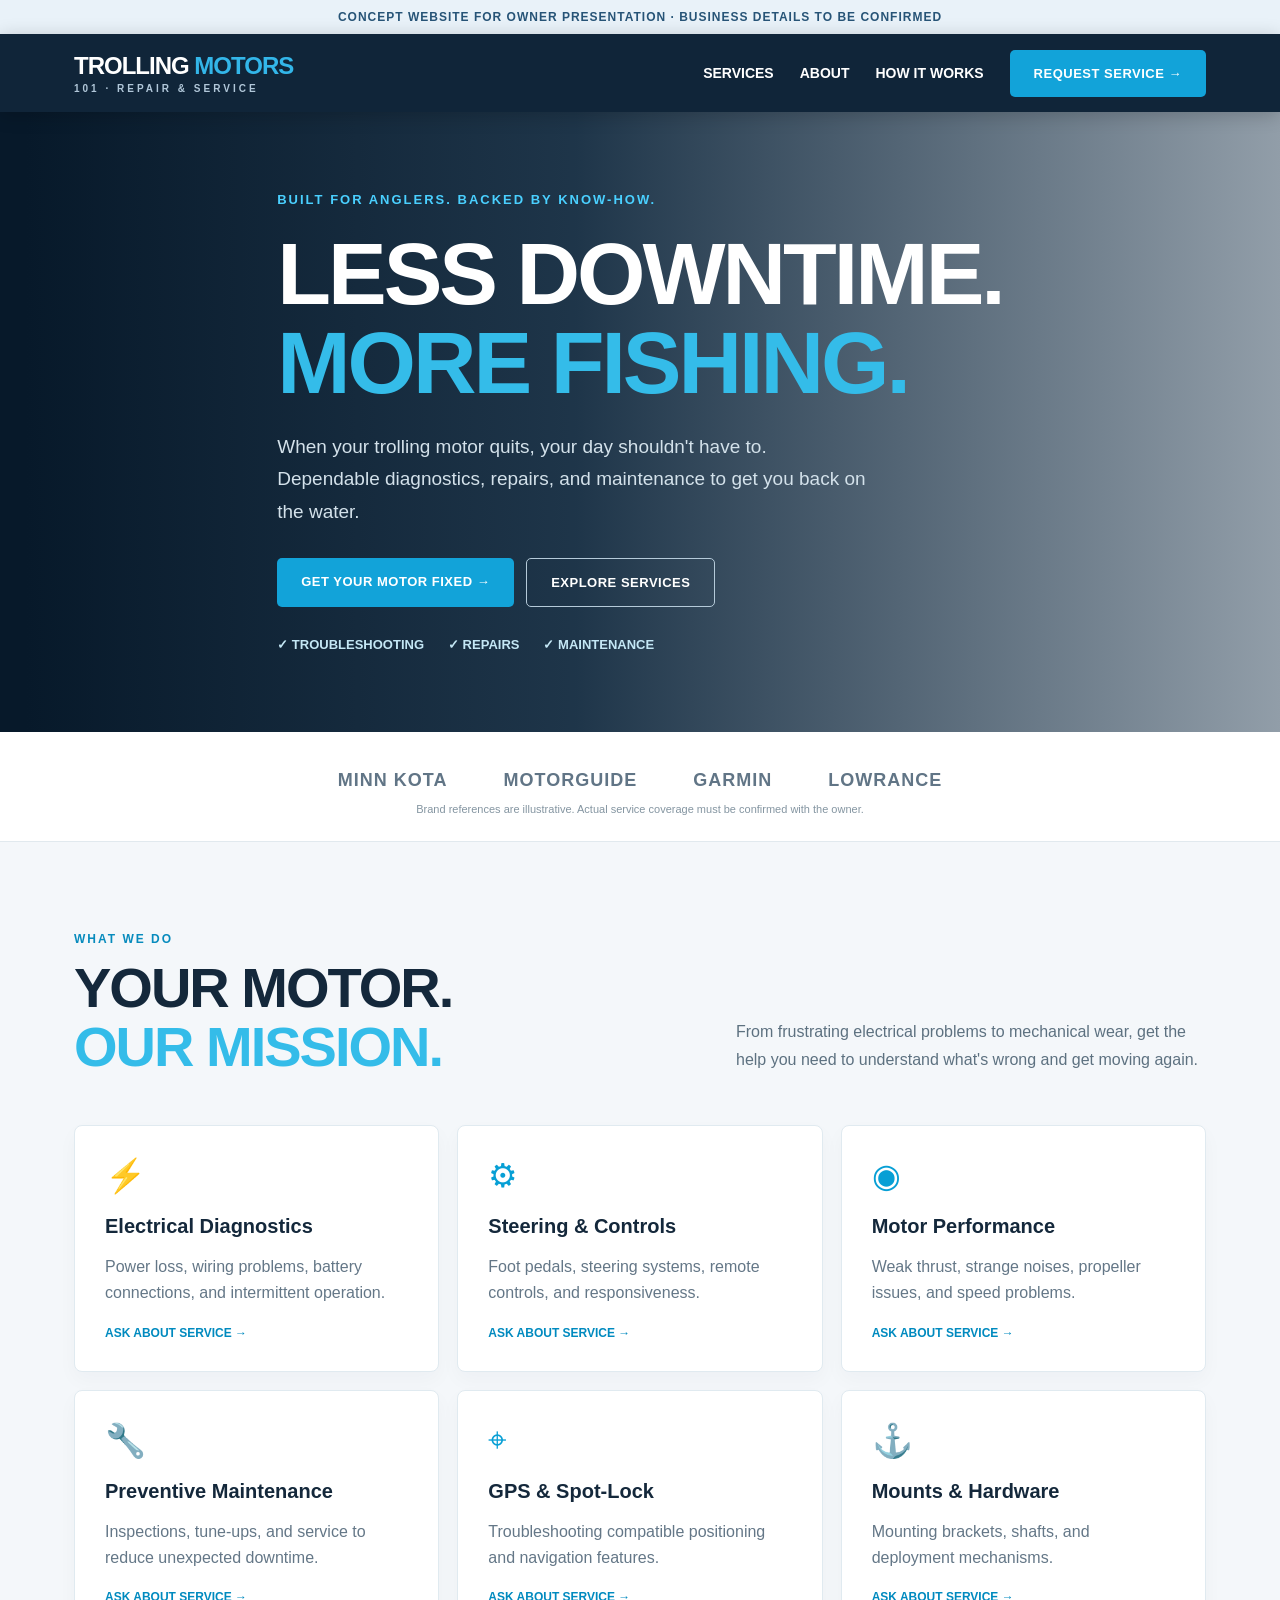
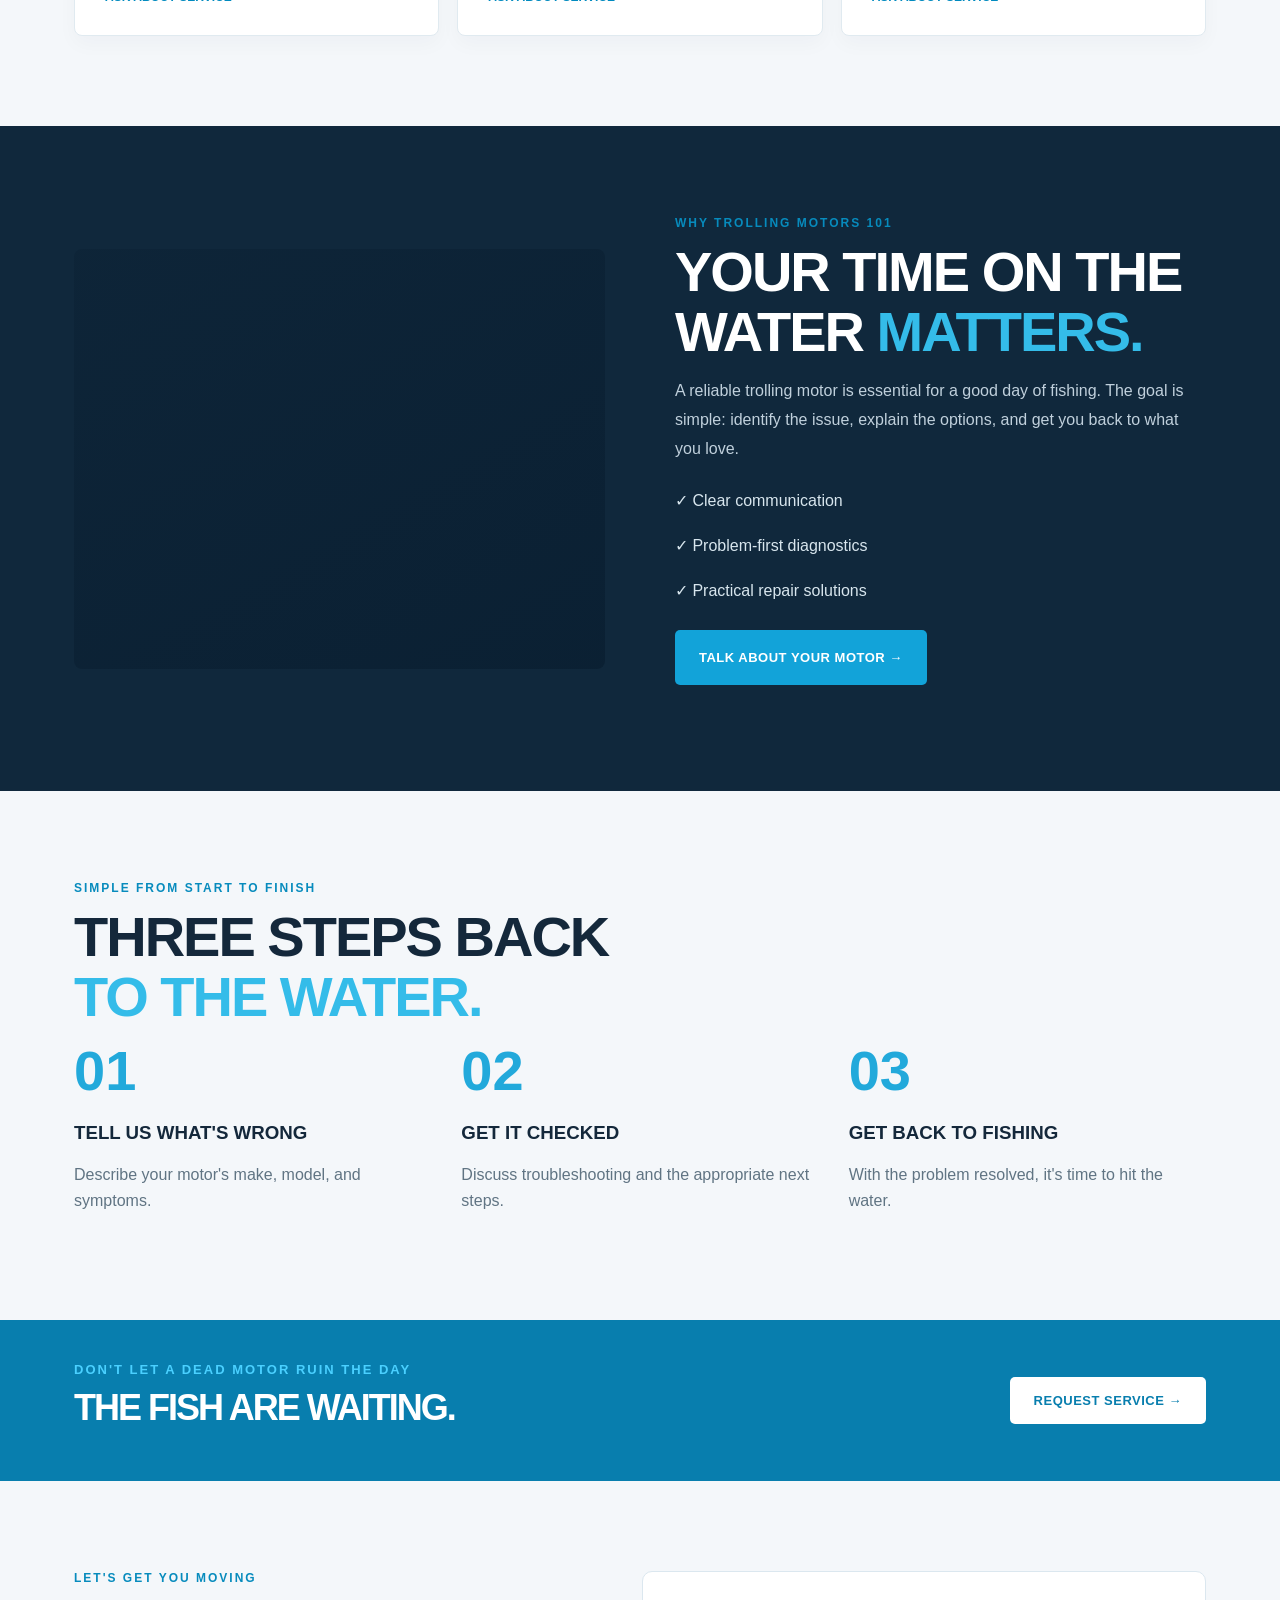
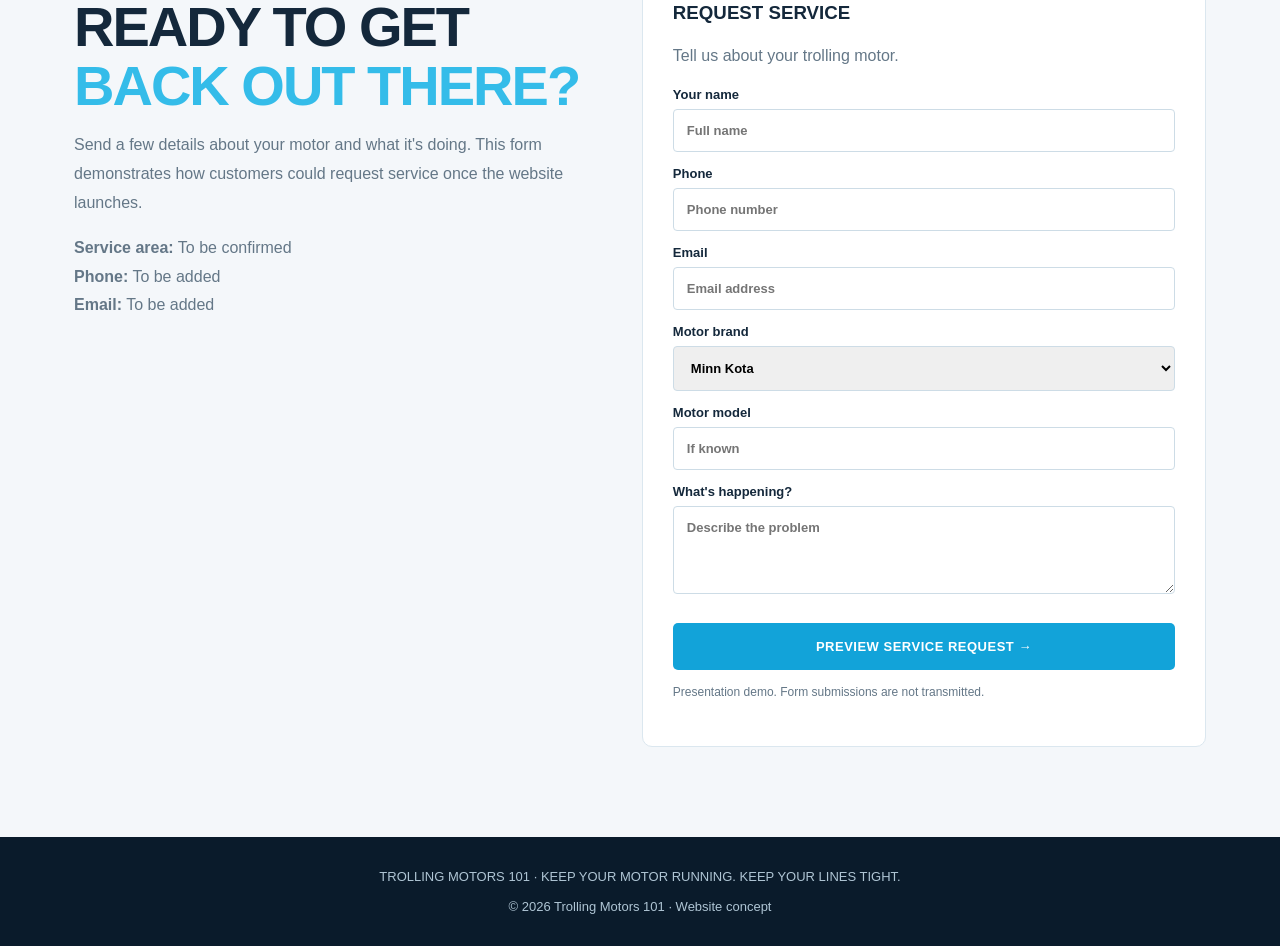
==== index.html @ 272c9e15 "Add responsive Trolling Motors 101 owner demo website" ====
<!doctype html><html lang="en"><head><meta charset="utf-8"><meta name="viewport" content="width=device-width,initial-scale=1"><title>Trolling Motors 101 | Repair & Service</title><meta name="description" content="Trolling Motors 101 — trolling motor diagnostics, repair, and maintenance. Website concept for owner presentation."><style>*{box-sizing:border-box}html{scroll-behavior:smooth}body{margin:0;font-family:Arial,Helvetica,sans-serif;background:#f4f7fa;color:#14283b}a{text-decoration:none;color:inherit}.wrap{max-width:1180px;margin:auto;padding:0 24px}.notice{background:#e9f2f9;color:#275477;text-align:center;padding:10px;font-size:12px;font-weight:700;letter-spacing:1px}header{background:#102539;color:#fff;position:sticky;top:0;z-index:3;box-shadow:0 3px 18px #0003}nav{display:flex;align-items:center;justify-content:space-between;min-height:78px;gap:24px}.logo{font-size:24px;font-weight:900;letter-spacing:-1px}.logo span{color:#33b6e9}.logo small{display:block;font-size:10px;letter-spacing:3px;color:#b1c7d9;margin-top:3px}.navlinks{display:flex;gap:26px;align-items:center;font-size:14px;font-weight:700}.button{display:inline-block;background:#12a3d9;color:white;padding:16px 24px;border-radius:5px;font-weight:800;font-size:13px;letter-spacing:.5px;border:0;cursor:pointer}.button:hover{background:#0787b7}.outline{background:transparent;border:1px solid #b5cad9}.hero{min-height:620px;background:linear-gradient(90deg,#07192a 2%,#092238e8 45%,#0922386b),url('https://images.unsplash.com/photo-1500534623283-312aade485b7?auto=format&fit=crop&w=1800&q=85') center/cover;display:flex;align-items:center;color:white}.eyebrow{font-size:13px;font-weight:900;letter-spacing:2px;color:#4ad0ff}.hero h1{font-size:clamp(48px,7vw,88px);line-height:1.01;letter-spacing:-3px;margin:23px 0}.hero h1 em,h2 em{color:#34bce9;font-style:normal}.hero p{max-width:590px;font-size:19px;line-height:1.7;color:#d3e1ea}.actions{display:flex;gap:12px;flex-wrap:wrap;margin:30px 0}.ticks{display:flex;gap:24px;flex-wrap:wrap;color:#c4e7f5;font-weight:700;font-size:13px}.brands{background:#fff;padding:26px 0;border-bottom:1px solid #e1e9ee;text-align:center}.brands strong{display:inline-block;margin:12px 28px;color:#617586;font-size:18px;letter-spacing:1px}.brands small{display:block;color:#8495a1;font-size:11px}.section{padding:90px 0}.intro{display:flex;justify-content:space-between;gap:35px;align-items:end;margin-bottom:36px}.intro p{max-width:470px;color:#5d7180;line-height:1.7}h2{font-size:clamp(34px,4.4vw,56px);line-height:1.06;letter-spacing:-2px;margin:12px 0}.kicker{font-size:12px;letter-spacing:2px;color:#078bbd;font-weight:900}.grid{display:grid;grid-template-columns:repeat(3,1fr);gap:18px}.tile{background:white;border:1px solid #e0eaf0;padding:30px;border-radius:8px;box-shadow:0 8px 20px #10253908}.tile .icon{font-size:33px;color:#079fd5}.tile h3{font-size:20px;margin:20px 0 10px}.tile p{color:#647787;line-height:1.65}.tile a{color:#008abf;font-weight:900;font-size:12px}.dark{background:#10283c;color:white}.dark p{color:#c0d0dc;line-height:1.8}.split{display:grid;grid-template-columns:1fr 1fr;gap:70px;align-items:center}.photo{min-height:420px;border-radius:8px;background:linear-gradient(150deg,#071b2d44,#071b2d99),url('https://images.unsplash.com/photo-1501785888041-af3ef285b470?auto=format&fit=crop&w=1200&q=85') center/cover}.points{line-height:2.8;color:#d8e6ee}.steps{display:grid;grid-template-columns:repeat(3,1fr);gap:30px}.step b{font-size:56px;color:#22a9db}.step p{color:#607483;line-height:1.6}.band{background:#087eae;color:white;padding:42px 0}.band .wrap{display:flex;justify-content:space-between;align-items:center;gap:25px}.band h2{font-size:36px}.band .button{background:white;color:#087eae}.contact{display:grid;grid-template-columns:1fr 1.1fr;gap:55px}.contact p{color:#647787;line-height:1.8}.form{background:white;padding:30px;border-radius:10px;border:1px solid #dbe7ef}.form h3{margin-top:0}label{display:block;font-weight:700;font-size:13px;margin:14px 0}input,select,textarea{width:100%;padding:13px;margin-top:7px;border:1px solid #cddce6;border-radius:4px;font:inherit}textarea{resize:vertical}.form .button{width:100%;margin-top:12px}.fine{font-size:12px;color:#738493}.success{display:none;color:#087e60;font-weight:700}footer{background:#0a1b2b;color:#afc5d4;padding:32px 0;text-align:center;font-size:13px}@media(max-width:760px){.navlinks{display:none}.hero{min-height:550px}.intro,.split,.contact{display:block}.grid,.steps{grid-template-columns:1fr}.photo{margin-bottom:30px}.band .wrap{display:block}.section{padding:58px 0}.hero h1{letter-spacing:-2px}.brands strong{margin:10px}}</style></head><body><div class="notice">CONCEPT WEBSITE FOR OWNER PRESENTATION · BUSINESS DETAILS TO BE CONFIRMED</div><header><nav class="wrap"><a href="#" class="logo">TROLLING <span>MOTORS</span><small>101 · REPAIR & SERVICE</small></a><div class="navlinks"><a href="#services">SERVICES</a><a href="#about">ABOUT</a><a href="#process">HOW IT WORKS</a><a href="#contact" class="button">REQUEST SERVICE →</a></div></nav></header><main><section class="hero"><div class="wrap"><div class="eyebrow">BUILT FOR ANGLERS. BACKED BY KNOW-HOW.</div><h1>LESS DOWNTIME.<br><em>MORE FISHING.</em></h1><p>When your trolling motor quits, your day shouldn't have to. Dependable diagnostics, repairs, and maintenance to get you back on the water.</p><div class="actions"><a href="#contact" class="button">GET YOUR MOTOR FIXED →</a><a href="#services" class="button outline">EXPLORE SERVICES</a></div><div class="ticks"><span>✓ TROUBLESHOOTING</span><span>✓ REPAIRS</span><span>✓ MAINTENANCE</span></div></div></section><div class="brands"><div class="wrap"><strong>MINN KOTA</strong><strong>MOTORGUIDE</strong><strong>GARMIN</strong><strong>LOWRANCE</strong><small>Brand references are illustrative. Actual service coverage must be confirmed with the owner.</small></div></div><section class="section" id="services"><div class="wrap"><div class="intro"><div><div class="kicker">WHAT WE DO</div><h2>YOUR MOTOR.<br><em>OUR MISSION.</em></h2></div><p>From frustrating electrical problems to mechanical wear, get the help you need to understand what's wrong and get moving again.</p></div><div class="grid"><article class="tile"><div class="icon">⚡</div><h3>Electrical Diagnostics</h3><p>Power loss, wiring problems, battery connections, and intermittent operation.</p><a href="#contact">ASK ABOUT SERVICE →</a></article><article class="tile"><div class="icon">⚙</div><h3>Steering & Controls</h3><p>Foot pedals, steering systems, remote controls, and responsiveness.</p><a href="#contact">ASK ABOUT SERVICE →</a></article><article class="tile"><div class="icon">◉</div><h3>Motor Performance</h3><p>Weak thrust, strange noises, propeller issues, and speed problems.</p><a href="#contact">ASK ABOUT SERVICE →</a></article><article class="tile"><div class="icon">🔧</div><h3>Preventive Maintenance</h3><p>Inspections, tune-ups, and service to reduce unexpected downtime.</p><a href="#contact">ASK ABOUT SERVICE →</a></article><article class="tile"><div class="icon">⌖</div><h3>GPS & Spot-Lock</h3><p>Troubleshooting compatible positioning and navigation features.</p><a href="#contact">ASK ABOUT SERVICE →</a></article><article class="tile"><div class="icon">⚓</div><h3>Mounts & Hardware</h3><p>Mounting brackets, shafts, and deployment mechanisms.</p><a href="#contact">ASK ABOUT SERVICE →</a></article></div></div></section><section class="section dark" id="about"><div class="wrap split"><div class="photo" role="img" aria-label="Scenic lake"></div><div><div class="kicker">WHY TROLLING MOTORS 101</div><h2>YOUR TIME ON THE WATER <em>MATTERS.</em></h2><p>A reliable trolling motor is essential for a good day of fishing. The goal is simple: identify the issue, explain the options, and get you back to what you love.</p><div class="points">✓ Clear communication<br>✓ Problem-first diagnostics<br>✓ Practical repair solutions</div><p><a href="#contact" class="button">TALK ABOUT YOUR MOTOR →</a></p></div></div></section><section class="section" id="process"><div class="wrap"><div class="kicker">SIMPLE FROM START TO FINISH</div><h2>THREE STEPS BACK<br><em>TO THE WATER.</em></h2><div class="steps"><div class="step"><b>01</b><h3>TELL US WHAT'S WRONG</h3><p>Describe your motor's make, model, and symptoms.</p></div><div class="step"><b>02</b><h3>GET IT CHECKED</h3><p>Discuss troubleshooting and the appropriate next steps.</p></div><div class="step"><b>03</b><h3>GET BACK TO FISHING</h3><p>With the problem resolved, it's time to hit the water.</p></div></div></div></section><section class="band"><div class="wrap"><div><div class="eyebrow">DON'T LET A DEAD MOTOR RUIN THE DAY</div><h2>THE FISH ARE WAITING.</h2></div><a href="#contact" class="button">REQUEST SERVICE →</a></div></section><section class="section" id="contact"><div class="wrap contact"><div><div class="kicker">LET'S GET YOU MOVING</div><h2>READY TO GET<br><em>BACK OUT THERE?</em></h2><p>Send a few details about your motor and what it's doing. This form demonstrates how customers could request service once the website launches.</p><p><b>Service area:</b> To be confirmed<br><b>Phone:</b> To be added<br><b>Email:</b> To be added</p></div><form class="form" id="demo-form"><h3>REQUEST SERVICE</h3><p>Tell us about your trolling motor.</p><label>Your name<input required placeholder="Full name"></label><label>Phone<input required type="tel" placeholder="Phone number"></label><label>Email<input required type="email" placeholder="Email address"></label><label>Motor brand<select><option>Minn Kota</option><option>MotorGuide</option><option>Garmin</option><option>Lowrance</option><option>Other / Not sure</option></select></label><label>Motor model<input placeholder="If known"></label><label>What's happening?<textarea required rows="4" placeholder="Describe the problem"></textarea></label><button class="button" type="submit">PREVIEW SERVICE REQUEST →</button><p class="success" id="success">Demo only — no information was sent or stored.</p><p class="fine">Presentation demo. Form submissions are not transmitted.</p></form></div></section></main><footer><div class="wrap">TROLLING MOTORS 101 · KEEP YOUR MOTOR RUNNING. KEEP YOUR LINES TIGHT.<br><br>© 2026 Trolling Motors 101 · Website concept</div></footer><script>document.getElementById('demo-form').addEventListener('submit',function(e){e.preventDefault();document.getElementById('success').style.display='block'})</script></body></html>
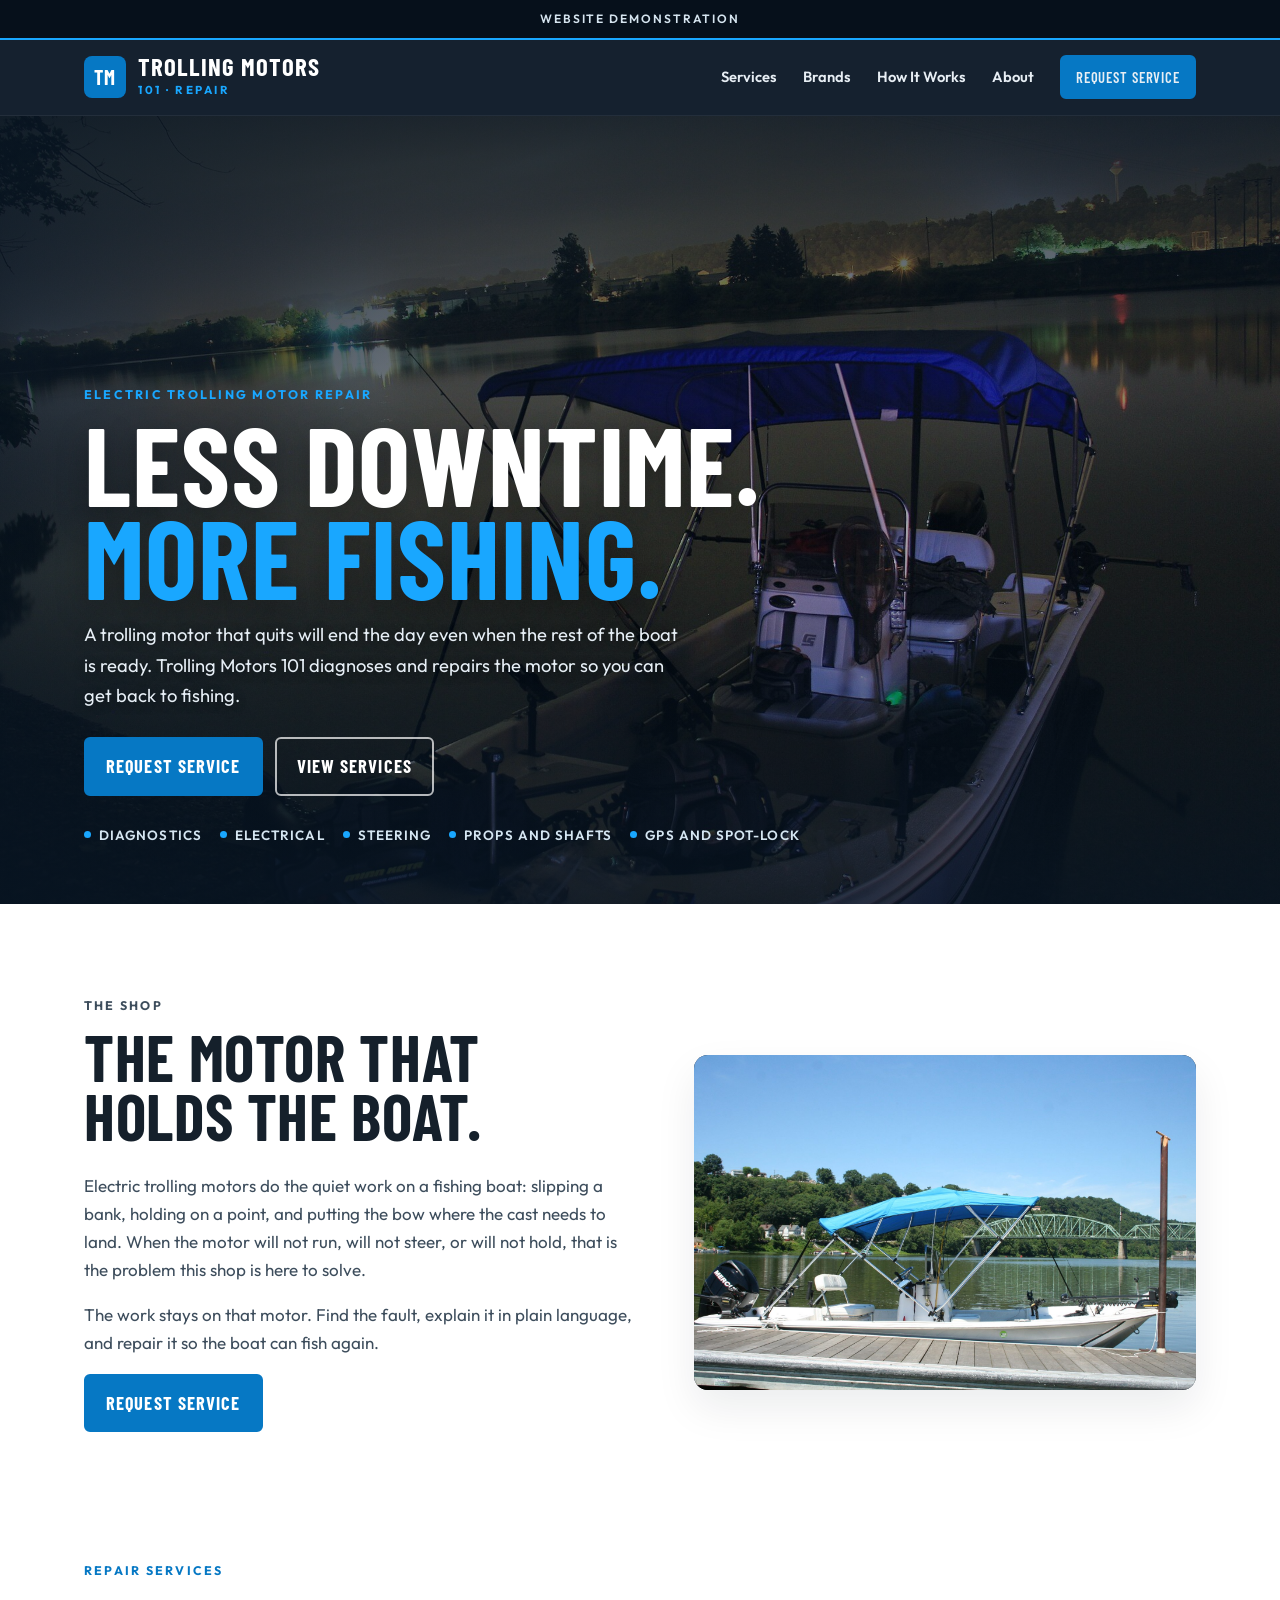
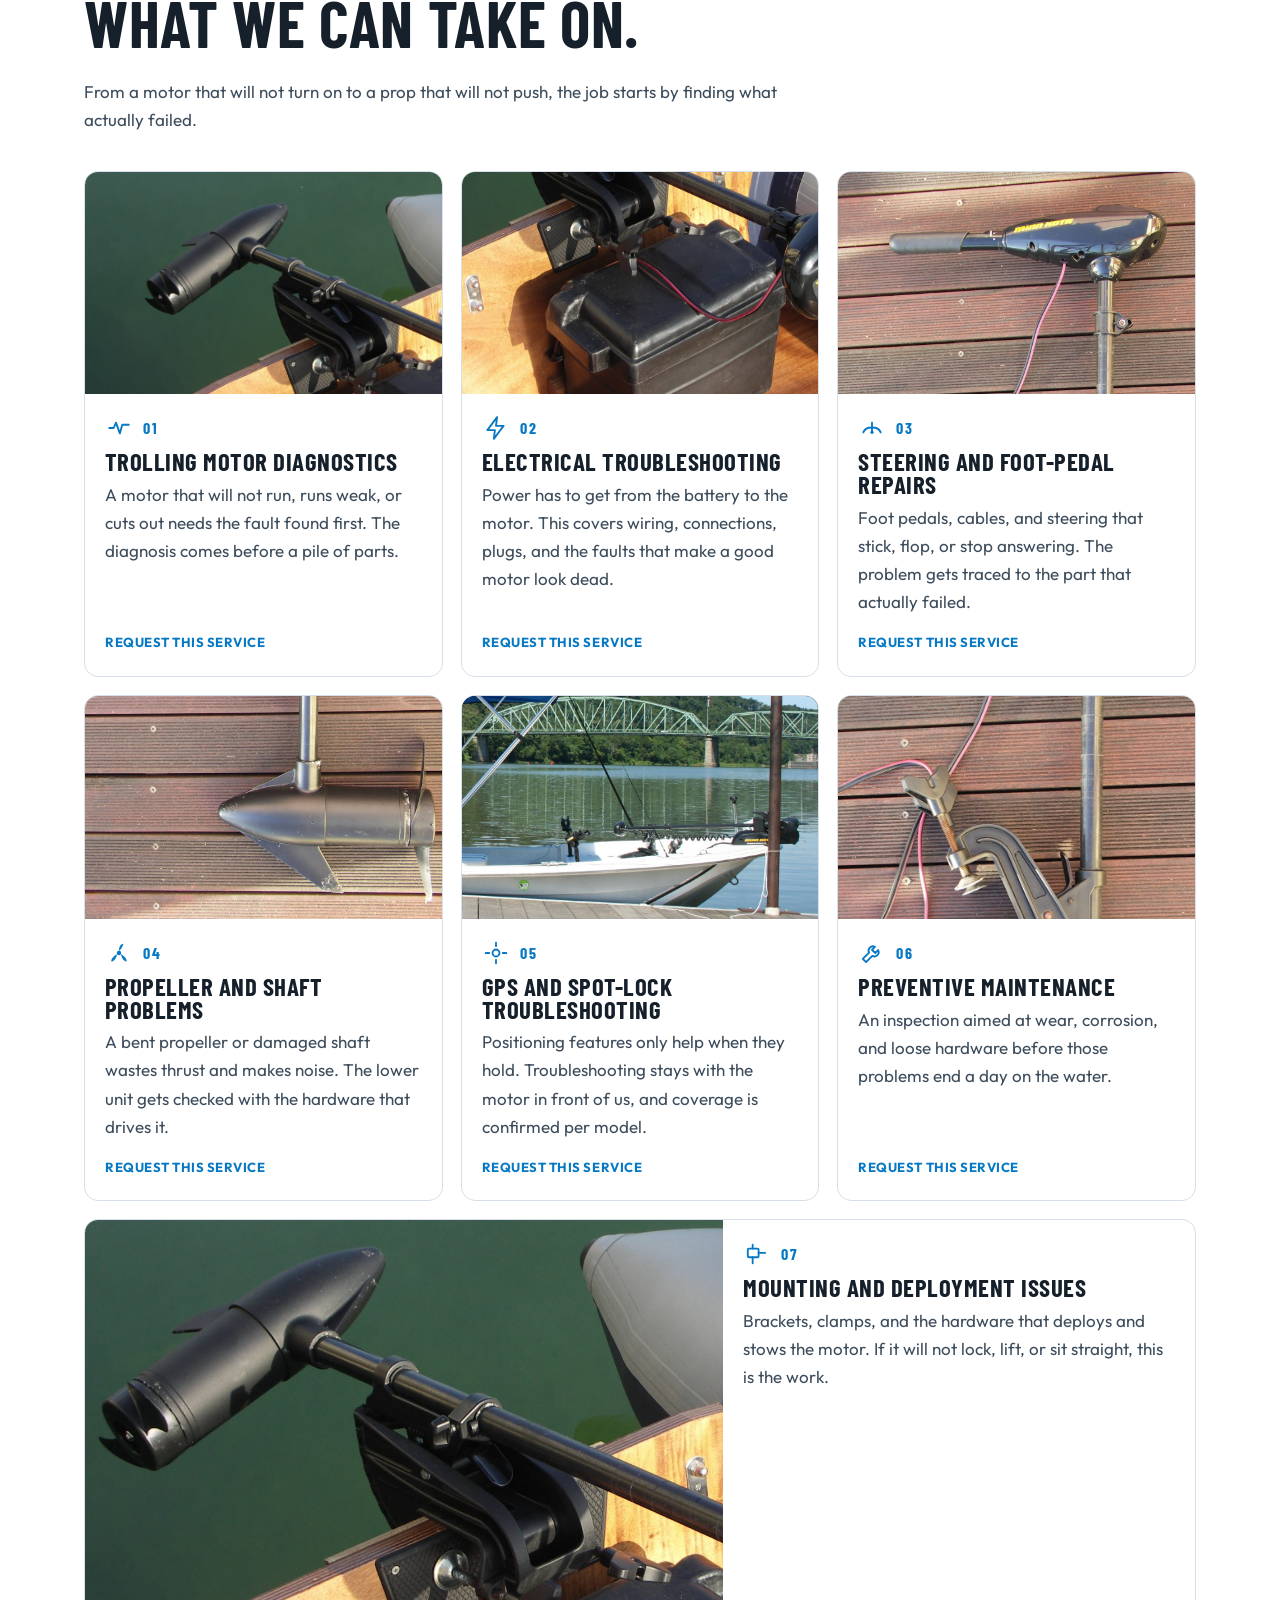
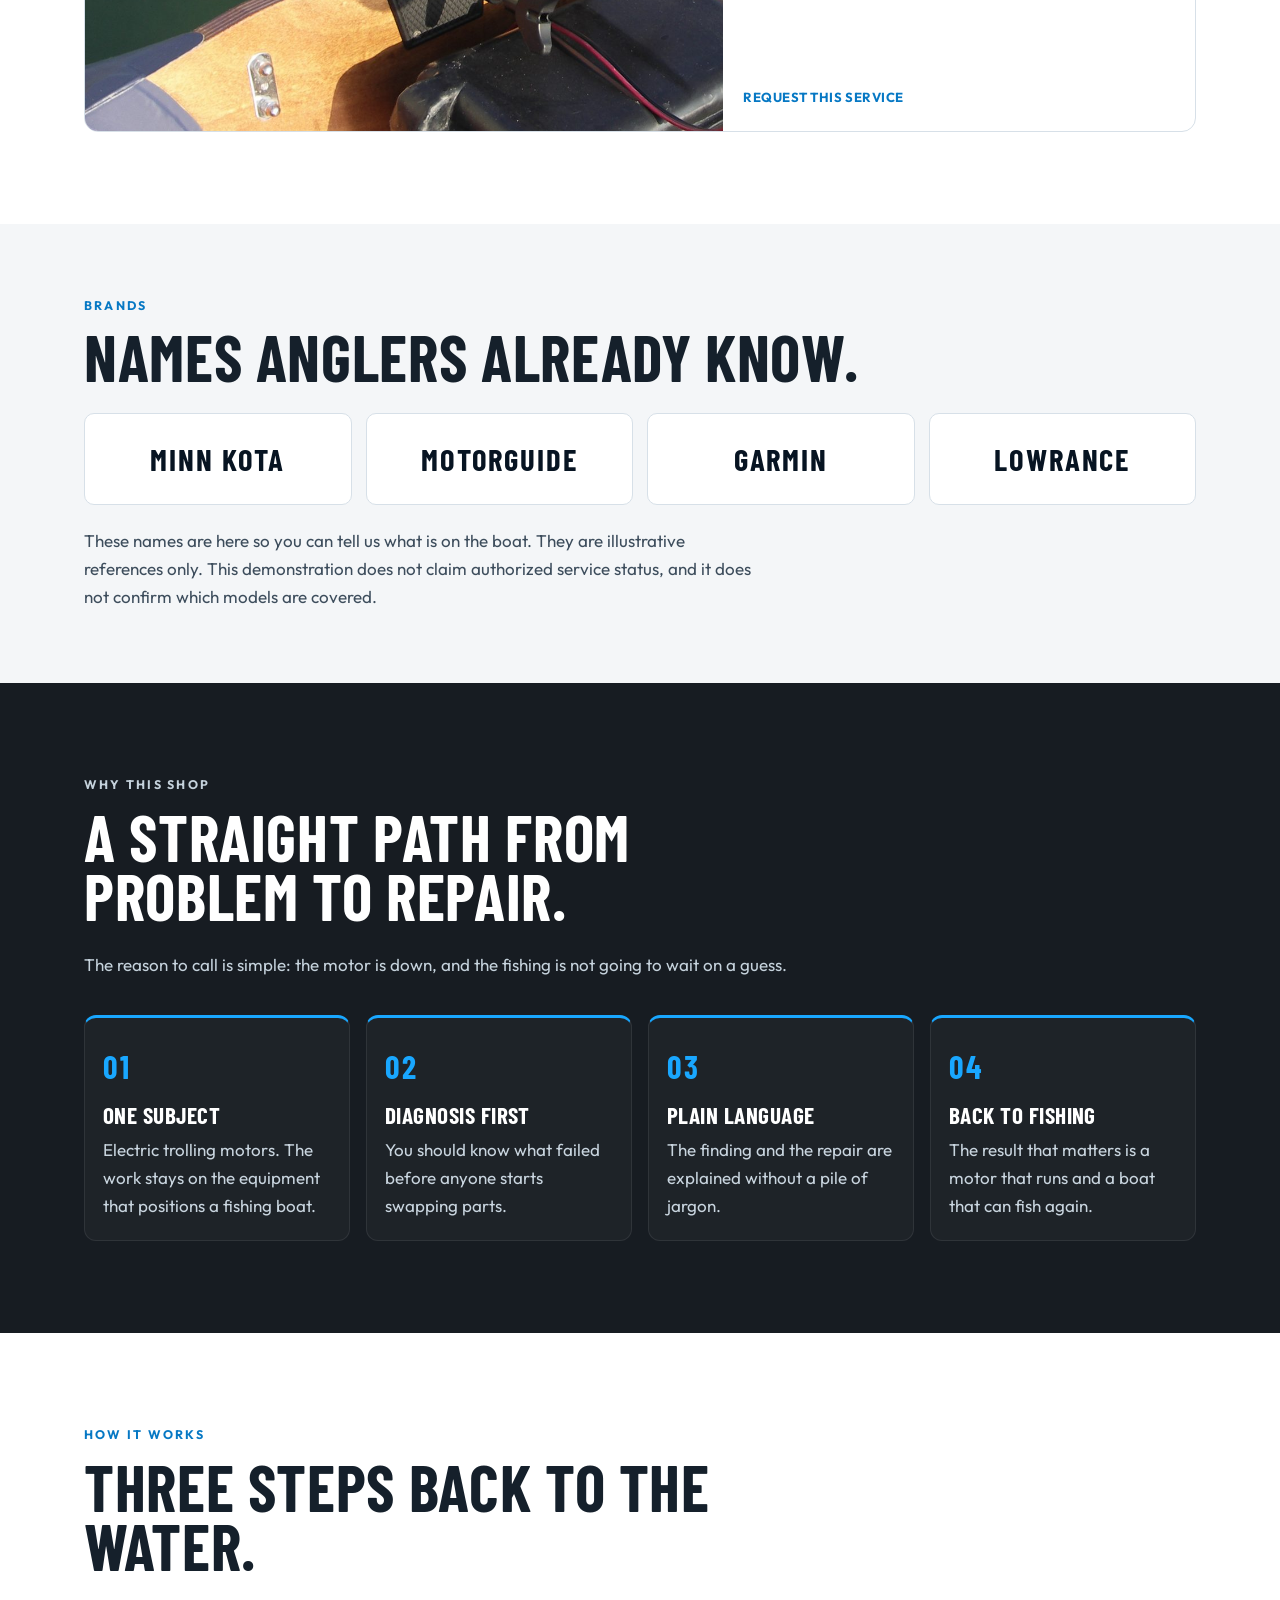
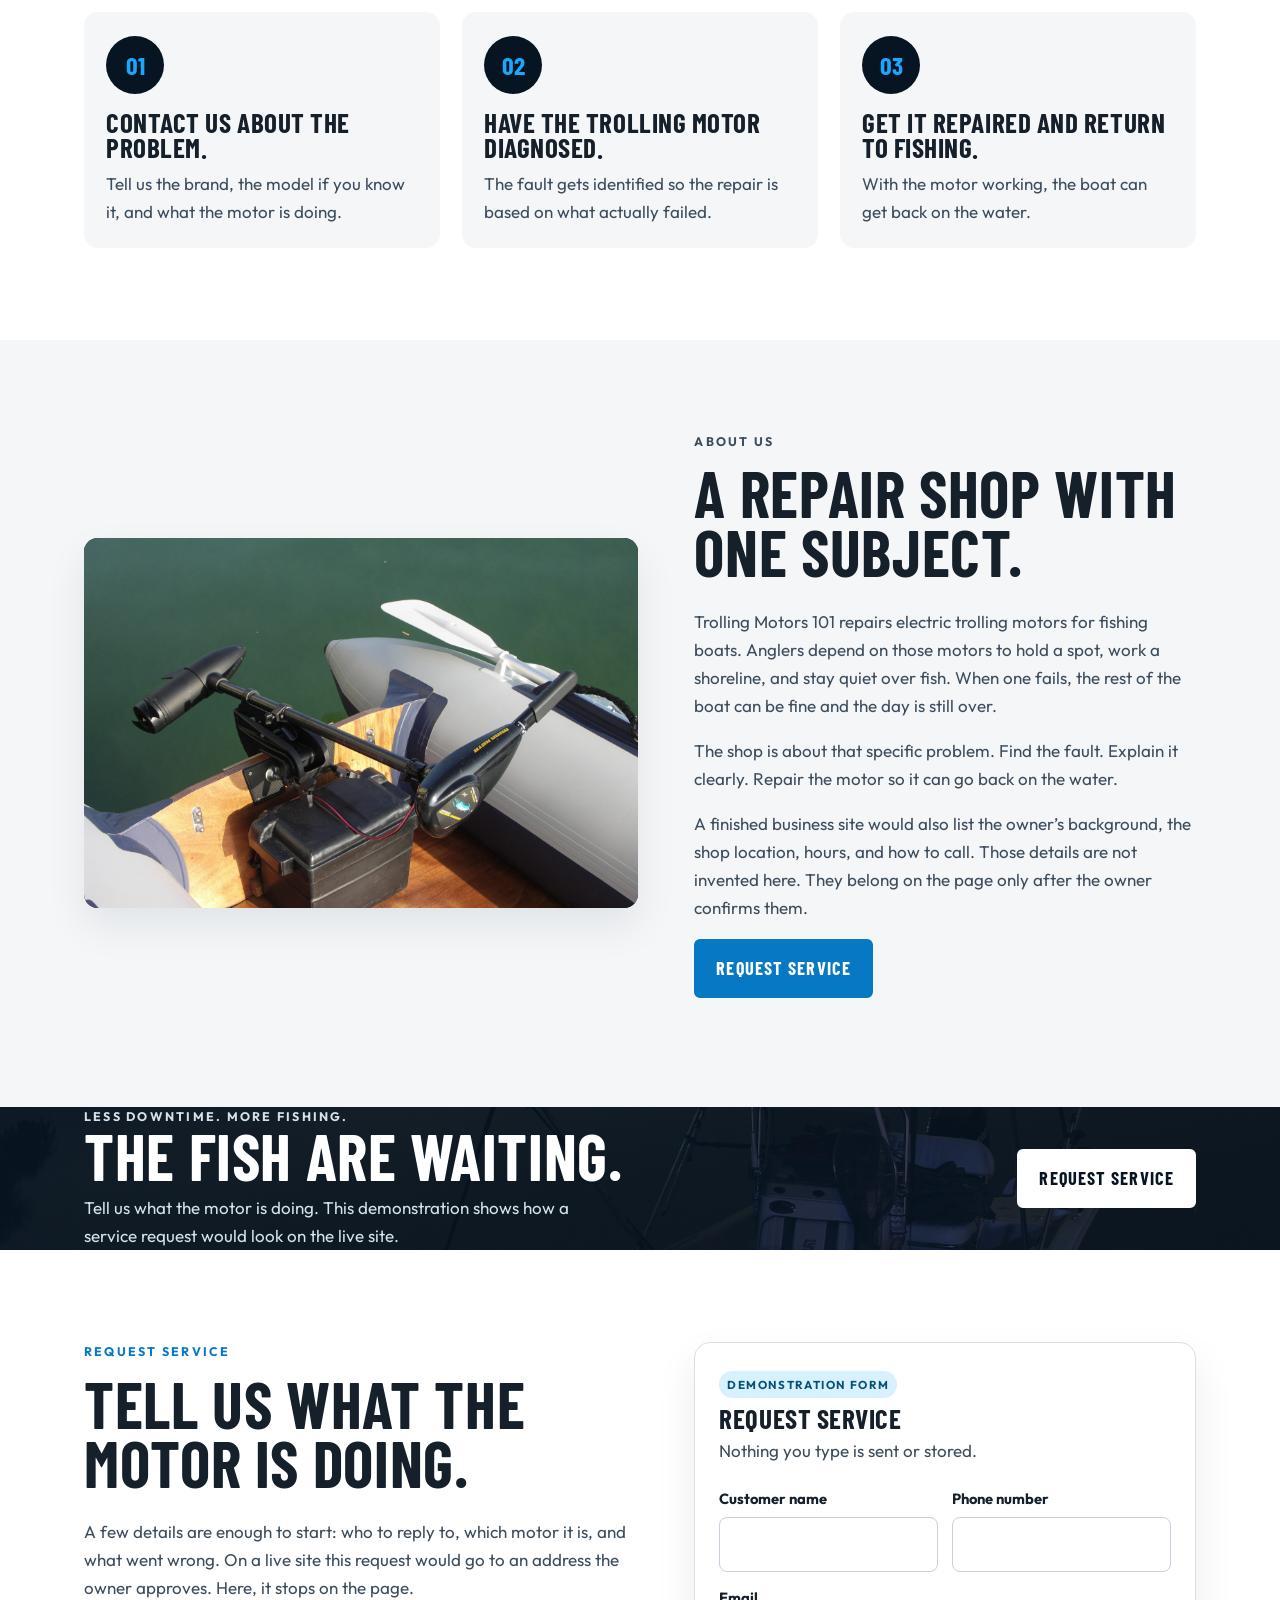
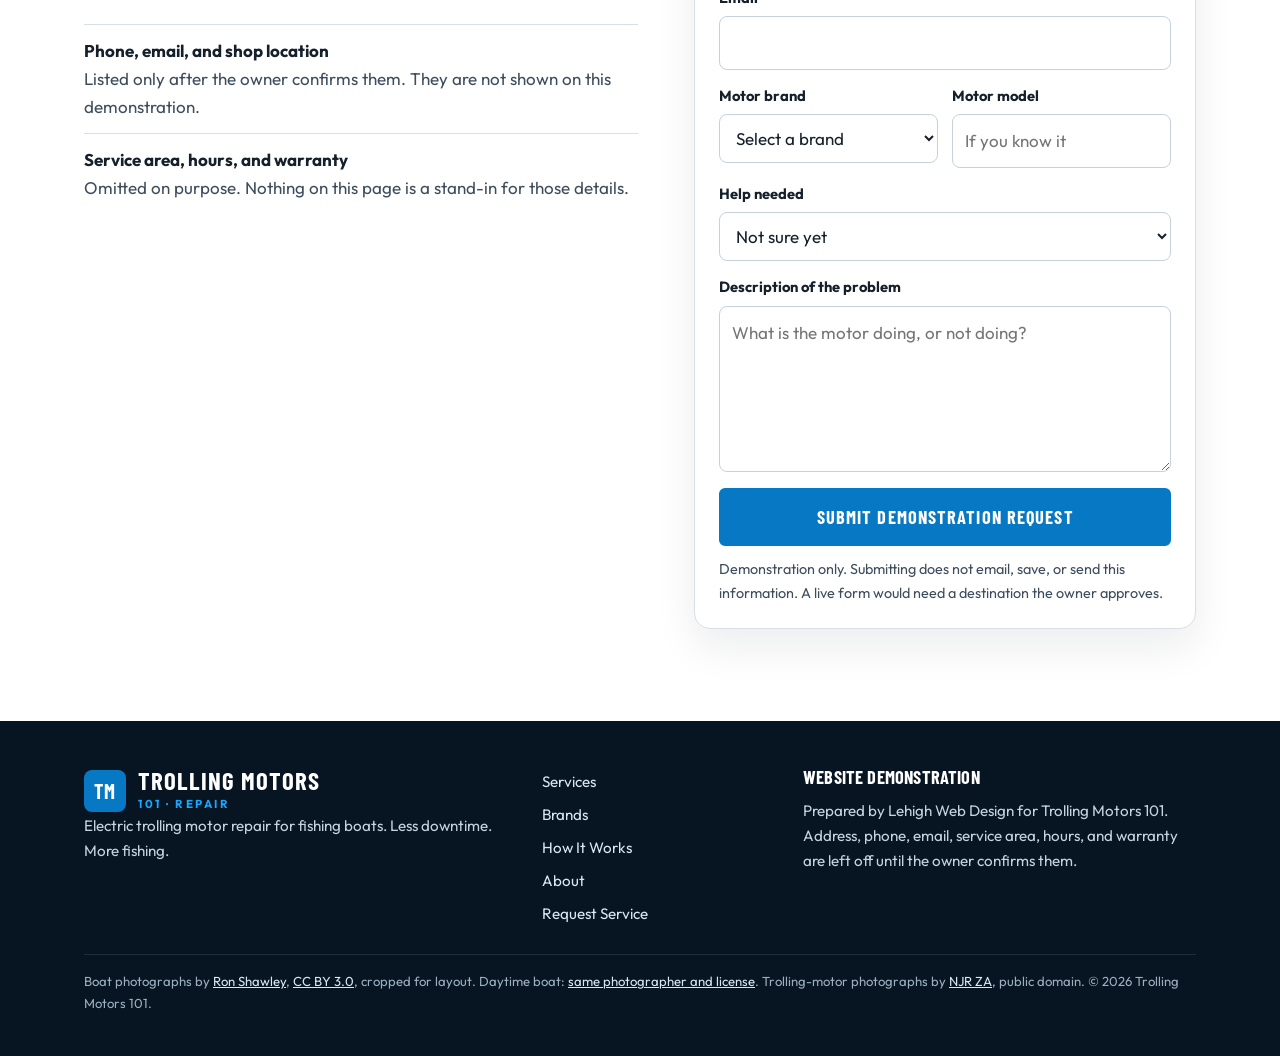
==== commit afd5437e: "Rebuild the concept page into a finished trolling-motor repair demonstration. Co-authored-by: Cursor" ====
--- a/index.html
+++ b/index.html
@@ -1 +1,396 @@
-<!doctype html><html lang="en"><head><meta charset="utf-8"><meta name="viewport" content="width=device-width,initial-scale=1"><title>Trolling Motors 101 | Repair & Service</title><meta name="description" content="Trolling Motors 101 — trolling motor diagnostics, repair, and maintenance. Website concept for owner presentation."><style>*{box-sizing:border-box}html{scroll-behavior:smooth}body{margin:0;font-family:Arial,Helvetica,sans-serif;background:#f4f7fa;color:#14283b}a{text-decoration:none;color:inherit}.wrap{max-width:1180px;margin:auto;padding:0 24px}.notice{background:#e9f2f9;color:#275477;text-align:center;padding:10px;font-size:12px;font-weight:700;letter-spacing:1px}header{background:#102539;color:#fff;position:sticky;top:0;z-index:3;box-shadow:0 3px 18px #0003}nav{display:flex;align-items:center;justify-content:space-between;min-height:78px;gap:24px}.logo{font-size:24px;font-weight:900;letter-spacing:-1px}.logo span{color:#33b6e9}.logo small{display:block;font-size:10px;letter-spacing:3px;color:#b1c7d9;margin-top:3px}.navlinks{display:flex;gap:26px;align-items:center;font-size:14px;font-weight:700}.button{display:inline-block;background:#12a3d9;color:white;padding:16px 24px;border-radius:5px;font-weight:800;font-size:13px;letter-spacing:.5px;border:0;cursor:pointer}.button:hover{background:#0787b7}.outline{background:transparent;border:1px solid #b5cad9}.hero{min-height:620px;background:linear-gradient(90deg,#07192a 2%,#092238e8 45%,#0922386b),url('https://images.unsplash.com/photo-1500534623283-312aade485b7?auto=format&fit=crop&w=1800&q=85') center/cover;display:flex;align-items:center;color:white}.eyebrow{font-size:13px;font-weight:900;letter-spacing:2px;color:#4ad0ff}.hero h1{font-size:clamp(48px,7vw,88px);line-height:1.01;letter-spacing:-3px;margin:23px 0}.hero h1 em,h2 em{color:#34bce9;font-style:normal}.hero p{max-width:590px;font-size:19px;line-height:1.7;color:#d3e1ea}.actions{display:flex;gap:12px;flex-wrap:wrap;margin:30px 0}.ticks{display:flex;gap:24px;flex-wrap:wrap;color:#c4e7f5;font-weight:700;font-size:13px}.brands{background:#fff;padding:26px 0;border-bottom:1px solid #e1e9ee;text-align:center}.brands strong{display:inline-block;margin:12px 28px;color:#617586;font-size:18px;letter-spacing:1px}.brands small{display:block;color:#8495a1;font-size:11px}.section{padding:90px 0}.intro{display:flex;justify-content:space-between;gap:35px;align-items:end;margin-bottom:36px}.intro p{max-width:470px;color:#5d7180;line-height:1.7}h2{font-size:clamp(34px,4.4vw,56px);line-height:1.06;letter-spacing:-2px;margin:12px 0}.kicker{font-size:12px;letter-spacing:2px;color:#078bbd;font-weight:900}.grid{display:grid;grid-template-columns:repeat(3,1fr);gap:18px}.tile{background:white;border:1px solid #e0eaf0;padding:30px;border-radius:8px;box-shadow:0 8px 20px #10253908}.tile .icon{font-size:33px;color:#079fd5}.tile h3{font-size:20px;margin:20px 0 10px}.tile p{color:#647787;line-height:1.65}.tile a{color:#008abf;font-weight:900;font-size:12px}.dark{background:#10283c;color:white}.dark p{color:#c0d0dc;line-height:1.8}.split{display:grid;grid-template-columns:1fr 1fr;gap:70px;align-items:center}.photo{min-height:420px;border-radius:8px;background:linear-gradient(150deg,#071b2d44,#071b2d99),url('https://images.unsplash.com/photo-1501785888041-af3ef285b470?auto=format&fit=crop&w=1200&q=85') center/cover}.points{line-height:2.8;color:#d8e6ee}.steps{display:grid;grid-template-columns:repeat(3,1fr);gap:30px}.step b{font-size:56px;color:#22a9db}.step p{color:#607483;line-height:1.6}.band{background:#087eae;color:white;padding:42px 0}.band .wrap{display:flex;justify-content:space-between;align-items:center;gap:25px}.band h2{font-size:36px}.band .button{background:white;color:#087eae}.contact{display:grid;grid-template-columns:1fr 1.1fr;gap:55px}.contact p{color:#647787;line-height:1.8}.form{background:white;padding:30px;border-radius:10px;border:1px solid #dbe7ef}.form h3{margin-top:0}label{display:block;font-weight:700;font-size:13px;margin:14px 0}input,select,textarea{width:100%;padding:13px;margin-top:7px;border:1px solid #cddce6;border-radius:4px;font:inherit}textarea{resize:vertical}.form .button{width:100%;margin-top:12px}.fine{font-size:12px;color:#738493}.success{display:none;color:#087e60;font-weight:700}footer{background:#0a1b2b;color:#afc5d4;padding:32px 0;text-align:center;font-size:13px}@media(max-width:760px){.navlinks{display:none}.hero{min-height:550px}.intro,.split,.contact{display:block}.grid,.steps{grid-template-columns:1fr}.photo{margin-bottom:30px}.band .wrap{display:block}.section{padding:58px 0}.hero h1{letter-spacing:-2px}.brands strong{margin:10px}}</style></head><body><div class="notice">CONCEPT WEBSITE FOR OWNER PRESENTATION · BUSINESS DETAILS TO BE CONFIRMED</div><header><nav class="wrap"><a href="#" class="logo">TROLLING <span>MOTORS</span><small>101 · REPAIR & SERVICE</small></a><div class="navlinks"><a href="#services">SERVICES</a><a href="#about">ABOUT</a><a href="#process">HOW IT WORKS</a><a href="#contact" class="button">REQUEST SERVICE →</a></div></nav></header><main><section class="hero"><div class="wrap"><div class="eyebrow">BUILT FOR ANGLERS. BACKED BY KNOW-HOW.</div><h1>LESS DOWNTIME.<br><em>MORE FISHING.</em></h1><p>When your trolling motor quits, your day shouldn't have to. Dependable diagnostics, repairs, and maintenance to get you back on the water.</p><div class="actions"><a href="#contact" class="button">GET YOUR MOTOR FIXED →</a><a href="#services" class="button outline">EXPLORE SERVICES</a></div><div class="ticks"><span>✓ TROUBLESHOOTING</span><span>✓ REPAIRS</span><span>✓ MAINTENANCE</span></div></div></section><div class="brands"><div class="wrap"><strong>MINN KOTA</strong><strong>MOTORGUIDE</strong><strong>GARMIN</strong><strong>LOWRANCE</strong><small>Brand references are illustrative. Actual service coverage must be confirmed with the owner.</small></div></div><section class="section" id="services"><div class="wrap"><div class="intro"><div><div class="kicker">WHAT WE DO</div><h2>YOUR MOTOR.<br><em>OUR MISSION.</em></h2></div><p>From frustrating electrical problems to mechanical wear, get the help you need to understand what's wrong and get moving again.</p></div><div class="grid"><article class="tile"><div class="icon">⚡</div><h3>Electrical Diagnostics</h3><p>Power loss, wiring problems, battery connections, and intermittent operation.</p><a href="#contact">ASK ABOUT SERVICE →</a></article><article class="tile"><div class="icon">⚙</div><h3>Steering & Controls</h3><p>Foot pedals, steering systems, remote controls, and responsiveness.</p><a href="#contact">ASK ABOUT SERVICE →</a></article><article class="tile"><div class="icon">◉</div><h3>Motor Performance</h3><p>Weak thrust, strange noises, propeller issues, and speed problems.</p><a href="#contact">ASK ABOUT SERVICE →</a></article><article class="tile"><div class="icon">🔧</div><h3>Preventive Maintenance</h3><p>Inspections, tune-ups, and service to reduce unexpected downtime.</p><a href="#contact">ASK ABOUT SERVICE →</a></article><article class="tile"><div class="icon">⌖</div><h3>GPS & Spot-Lock</h3><p>Troubleshooting compatible positioning and navigation features.</p><a href="#contact">ASK ABOUT SERVICE →</a></article><article class="tile"><div class="icon">⚓</div><h3>Mounts & Hardware</h3><p>Mounting brackets, shafts, and deployment mechanisms.</p><a href="#contact">ASK ABOUT SERVICE →</a></article></div></div></section><section class="section dark" id="about"><div class="wrap split"><div class="photo" role="img" aria-label="Scenic lake"></div><div><div class="kicker">WHY TROLLING MOTORS 101</div><h2>YOUR TIME ON THE WATER <em>MATTERS.</em></h2><p>A reliable trolling motor is essential for a good day of fishing. The goal is simple: identify the issue, explain the options, and get you back to what you love.</p><div class="points">✓ Clear communication<br>✓ Problem-first diagnostics<br>✓ Practical repair solutions</div><p><a href="#contact" class="button">TALK ABOUT YOUR MOTOR →</a></p></div></div></section><section class="section" id="process"><div class="wrap"><div class="kicker">SIMPLE FROM START TO FINISH</div><h2>THREE STEPS BACK<br><em>TO THE WATER.</em></h2><div class="steps"><div class="step"><b>01</b><h3>TELL US WHAT'S WRONG</h3><p>Describe your motor's make, model, and symptoms.</p></div><div class="step"><b>02</b><h3>GET IT CHECKED</h3><p>Discuss troubleshooting and the appropriate next steps.</p></div><div class="step"><b>03</b><h3>GET BACK TO FISHING</h3><p>With the problem resolved, it's time to hit the water.</p></div></div></div></section><section class="band"><div class="wrap"><div><div class="eyebrow">DON'T LET A DEAD MOTOR RUIN THE DAY</div><h2>THE FISH ARE WAITING.</h2></div><a href="#contact" class="button">REQUEST SERVICE →</a></div></section><section class="section" id="contact"><div class="wrap contact"><div><div class="kicker">LET'S GET YOU MOVING</div><h2>READY TO GET<br><em>BACK OUT THERE?</em></h2><p>Send a few details about your motor and what it's doing. This form demonstrates how customers could request service once the website launches.</p><p><b>Service area:</b> To be confirmed<br><b>Phone:</b> To be added<br><b>Email:</b> To be added</p></div><form class="form" id="demo-form"><h3>REQUEST SERVICE</h3><p>Tell us about your trolling motor.</p><label>Your name<input required placeholder="Full name"></label><label>Phone<input required type="tel" placeholder="Phone number"></label><label>Email<input required type="email" placeholder="Email address"></label><label>Motor brand<select><option>Minn Kota</option><option>MotorGuide</option><option>Garmin</option><option>Lowrance</option><option>Other / Not sure</option></select></label><label>Motor model<input placeholder="If known"></label><label>What's happening?<textarea required rows="4" placeholder="Describe the problem"></textarea></label><button class="button" type="submit">PREVIEW SERVICE REQUEST →</button><p class="success" id="success">Demo only — no information was sent or stored.</p><p class="fine">Presentation demo. Form submissions are not transmitted.</p></form></div></section></main><footer><div class="wrap">TROLLING MOTORS 101 · KEEP YOUR MOTOR RUNNING. KEEP YOUR LINES TIGHT.<br><br>© 2026 Trolling Motors 101 · Website concept</div></footer><script>document.getElementById('demo-form').addEventListener('submit',function(e){e.preventDefault();document.getElementById('success').style.display='block'})</script></body></html>+<!doctype html>
+<html lang="en">
+<head>
+  <meta charset="utf-8">
+  <meta name="viewport" content="width=device-width, initial-scale=1">
+  <title>Trolling Motors 101 | Electric Trolling Motor Repair</title>
+  <meta name="description" content="Trolling Motors 101 repairs electric trolling motors for fishing boats. Diagnostics, electrical troubleshooting, steering, props, shafts, GPS and Spot-Lock issues, and maintenance.">
+  <meta name="robots" content="noindex, nofollow">
+  <meta name="theme-color" content="#071422">
+  <meta property="og:title" content="Trolling Motors 101 | Electric Trolling Motor Repair">
+  <meta property="og:description" content="Diagnostics and repair for electric trolling motors. Less downtime. More fishing.">
+  <meta property="og:type" content="website">
+  <meta property="og:image" content="images/hero-night.jpg">
+  <link rel="icon" href="favicon.svg" type="image/svg+xml">
+  <link rel="preload" as="image" href="images/hero-night.jpg">
+  <link rel="preconnect" href="https://fonts.googleapis.com">
+  <link rel="preconnect" href="https://fonts.gstatic.com" crossorigin>
+  <link href="https://fonts.googleapis.com/css2?family=Barlow+Condensed:wght@600;700&family=Outfit:wght@400;500;600;700&display=swap" rel="stylesheet">
+  <link rel="stylesheet" href="css/styles.css">
+  <script>document.documentElement.classList.add("js");</script>
+  <script type="application/ld+json">
+  {
+    "@context": "https://schema.org",
+    "@type": "ProfessionalService",
+    "name": "Trolling Motors 101",
+    "description": "Repair of electric trolling motors for fishing boats, including diagnostics, electrical troubleshooting, steering, propeller and shaft work, mounting, and maintenance.",
+    "knowsAbout": ["Electric trolling motor repair", "Trolling motor diagnostics", "Spot-Lock troubleshooting"]
+  }
+  </script>
+</head>
+<body>
+  <a class="skip-link" href="#content">Skip to content</a>
+  <p class="demo-notice">Website demonstration</p>
+  <header class="site-header">
+    <div class="wrap header-bar">
+      <a class="logo" href="#top">
+        <span class="logo-mark" aria-hidden="true">TM</span>
+        <span>
+          <span class="logo-name">Trolling Motors</span>
+          <span class="logo-sub">101 · Repair</span>
+        </span>
+      </a>
+      <button class="nav-toggle" type="button" aria-expanded="false" aria-controls="site-nav">
+        <span class="sr-only">Open menu</span>
+        <span class="nav-toggle-bars" aria-hidden="true"></span>
+      </button>
+      <nav id="site-nav" class="site-nav" aria-label="Primary">
+        <a href="#services">Services</a>
+        <a href="#brands">Brands</a>
+        <a href="#process">How It Works</a>
+        <a href="#about">About</a>
+        <a class="button button-small" href="#contact">Request Service</a>
+      </nav>
+    </div>
+  </header>
+
+  <main id="content">
+    <section class="hero" id="top">
+      <div class="hero-media">
+        <img src="images/hero-night.jpg" width="1920" height="1280" alt="Fishing boat at night with a bow-mounted electric trolling motor and rods on deck" fetchpriority="high">
+      </div>
+      <div class="hero-shade" aria-hidden="true"></div>
+      <div class="wrap hero-inner">
+        <p class="eyebrow">Electric trolling motor repair</p>
+        <h1>Less downtime.<br><span>More fishing.</span></h1>
+        <p class="hero-lead">A trolling motor that quits will end the day even when the rest of the boat is ready. Trolling Motors 101 diagnoses and repairs the motor so you can get back to fishing.</p>
+        <div class="hero-actions">
+          <a class="button" href="#contact">Request Service</a>
+          <a class="button button-ghost" href="#services">View services</a>
+        </div>
+        <ul class="hero-points">
+          <li>Diagnostics</li>
+          <li>Electrical</li>
+          <li>Steering</li>
+          <li>Props and shafts</li>
+          <li>GPS and Spot-Lock</li>
+        </ul>
+      </div>
+    </section>
+
+    <section class="section" id="intro">
+      <div class="wrap intro-grid">
+        <div class="prose reveal">
+          <p class="kicker">The shop</p>
+          <h2>The motor that holds the boat.</h2>
+          <p>Electric trolling motors do the quiet work on a fishing boat: slipping a bank, holding on a point, and putting the bow where the cast needs to land. When the motor will not run, will not steer, or will not hold, that is the problem this shop is here to solve.</p>
+          <p>The work stays on that motor. Find the fault, explain it in plain language, and repair it so the boat can fish again.</p>
+          <p><a class="button" href="#contact">Request Service</a></p>
+        </div>
+        <figure class="frame reveal">
+          <img src="images/boat-dock.jpg" width="1800" height="1146" alt="White fishing boat at a dock with an outboard and a bow-mounted trolling motor" loading="lazy">
+        </figure>
+      </div>
+    </section>
+
+    <section class="section" id="services" style="padding-top: 20px;">
+      <div class="wrap">
+        <div class="section-head reveal">
+          <p class="kicker">Repair services</p>
+          <h2>What we can take on.</h2>
+          <p>From a motor that will not turn on to a prop that will not push, the job starts by finding what actually failed.</p>
+        </div>
+        <div class="service-grid">
+          <article class="service-card reveal">
+            <div class="service-media">
+              <img src="images/crop-motor.jpg" width="787" height="900" alt="Lower unit of an electric trolling motor over the water" loading="lazy">
+            </div>
+            <div class="service-body">
+              <div class="service-kicker"><span class="icon" aria-hidden="true"><svg viewBox="0 0 24 24" fill="none" stroke="currentColor" stroke-width="1.7" stroke-linecap="round" stroke-linejoin="round"><path d="M3 12h4l2.2-5 3.6 10L15 9h6"/></svg></span><span>01</span></div>
+              <h3>Trolling motor diagnostics</h3>
+              <p>A motor that will not run, runs weak, or cuts out needs the fault found first. The diagnosis comes before a pile of parts.</p>
+              <a class="text-link" href="#contact" data-service="diagnostics">Request this service</a>
+            </div>
+          </article>
+          <article class="service-card reveal">
+            <div class="service-media">
+              <img src="images/crop-wires.jpg" width="953" height="900" alt="Battery and wiring beside a trolling motor mount" loading="lazy">
+            </div>
+            <div class="service-body">
+              <div class="service-kicker"><span class="icon" aria-hidden="true"><svg viewBox="0 0 24 24" fill="none" stroke="currentColor" stroke-width="1.7" stroke-linecap="round" stroke-linejoin="round"><path d="M13 2 4 14h7l-1 8 9-12h-7l1-8z"/></svg></span><span>02</span></div>
+              <h3>Electrical troubleshooting</h3>
+              <p>Power has to get from the battery to the motor. This covers wiring, connections, plugs, and the faults that make a good motor look dead.</p>
+              <a class="text-link" href="#contact" data-service="electrical">Request this service</a>
+            </div>
+          </article>
+          <article class="service-card reveal">
+            <div class="service-media">
+              <img src="images/crop-head.jpg" width="1200" height="714" alt="Trolling motor control head and tiller handle" loading="lazy">
+            </div>
+            <div class="service-body">
+              <div class="service-kicker"><span class="icon" aria-hidden="true"><svg viewBox="0 0 24 24" fill="none" stroke="currentColor" stroke-width="1.7" stroke-linecap="round" stroke-linejoin="round"><path d="M4 16c2.2-6 13.8-6 16 0"/><path d="M12 16V7"/><circle cx="12" cy="16" r="1.5" fill="currentColor" stroke="none"/></svg></span><span>03</span></div>
+              <h3>Steering and foot-pedal repairs</h3>
+              <p>Foot pedals, cables, and steering that stick, flop, or stop answering. The problem gets traced to the part that actually failed.</p>
+              <a class="text-link" href="#contact" data-service="steering">Request this service</a>
+            </div>
+          </article>
+          <article class="service-card reveal">
+            <div class="service-media">
+              <img src="images/crop-prop.jpg" width="1200" height="723" alt="Propeller and lower unit of an electric trolling motor" loading="lazy">
+            </div>
+            <div class="service-body">
+              <div class="service-kicker"><span class="icon" aria-hidden="true"><svg viewBox="0 0 24 24" fill="currentColor"><circle cx="12" cy="12" r="2.1"/><path d="M12 10.2C12 6 13.6 3.6 16.2 3.4 15.2 6.6 13.8 8.6 12 10.2zM10.3 13.2C6.4 15.2 4.2 18.2 5.2 20c2.6-.8 4.2-3 5.1-6.8zM13.7 13.2c3.9 2 6.1 5 5.1 6.8-2.6-.8-4.2-3-5.1-6.8z"/></svg></span><span>04</span></div>
+              <h3>Propeller and shaft problems</h3>
+              <p>A bent propeller or damaged shaft wastes thrust and makes noise. The lower unit gets checked with the hardware that drives it.</p>
+              <a class="text-link" href="#contact" data-service="propeller">Request this service</a>
+            </div>
+          </article>
+          <article class="service-card reveal">
+            <div class="service-media">
+              <img class="focus-bow" src="images/crop-bow.jpg" width="1516" height="660" alt="Bow of a fishing boat with a Minn Kota trolling motor mounted on the deck" loading="lazy">
+            </div>
+            <div class="service-body">
+              <div class="service-kicker"><span class="icon" aria-hidden="true"><svg viewBox="0 0 24 24" fill="none" stroke="currentColor" stroke-width="1.7" stroke-linecap="round"><circle cx="12" cy="12" r="3.2"/><path d="M12 2.5v3.2M12 18.3v3.2M2.5 12h3.2M18.3 12h3.2"/></svg></span><span>05</span></div>
+              <h3>GPS and Spot-Lock troubleshooting</h3>
+              <p>Positioning features only help when they hold. Troubleshooting stays with the motor in front of us, and coverage is confirmed per model.</p>
+              <a class="text-link" href="#contact" data-service="gps">Request this service</a>
+            </div>
+          </article>
+          <article class="service-card reveal">
+            <div class="service-media">
+              <img src="images/crop-shaft.jpg" width="868" height="900" alt="Trolling motor shaft, transom clamp, and power leads" loading="lazy">
+            </div>
+            <div class="service-body">
+              <div class="service-kicker"><span class="icon" aria-hidden="true"><svg viewBox="0 0 24 24" fill="none" stroke="currentColor" stroke-width="1.7" stroke-linecap="round" stroke-linejoin="round"><path d="M14.7 6.3a4 4 0 0 0-5.4 5.4L3.5 17.5 6.5 20.5 12.3 14.7a4 4 0 0 0 5.4-5.4L15 12l-3-3 2.7-2.7z"/></svg></span><span>06</span></div>
+              <h3>Preventive maintenance</h3>
+              <p>An inspection aimed at wear, corrosion, and loose hardware before those problems end a day on the water.</p>
+              <a class="text-link" href="#contact" data-service="maintenance">Request this service</a>
+            </div>
+          </article>
+          <article class="service-card reveal">
+            <div class="service-media">
+              <img src="images/crop-mount.jpg" width="1125" height="900" alt="Trolling motor mount and shaft hardware on a boat" loading="lazy">
+            </div>
+            <div class="service-body">
+              <div class="service-kicker"><span class="icon" aria-hidden="true"><svg viewBox="0 0 24 24" fill="none" stroke="currentColor" stroke-width="1.7" stroke-linecap="round" stroke-linejoin="round"><rect x="3.5" y="7" width="10" height="8" rx="1"/><path d="M13.5 11h6M8 7V3.5M8 15v5.5"/></svg></span><span>07</span></div>
+              <h3>Mounting and deployment issues</h3>
+              <p>Brackets, clamps, and the hardware that deploys and stows the motor. If it will not lock, lift, or sit straight, this is the work.</p>
+              <a class="text-link" href="#contact" data-service="mounting">Request this service</a>
+            </div>
+          </article>
+        </div>
+      </div>
+    </section>
+
+    <section class="section brands" id="brands">
+      <div class="wrap reveal">
+        <p class="kicker">Brands</p>
+        <h2>Names anglers already know.</h2>
+        <ul class="brand-list">
+          <li>Minn Kota</li>
+          <li>MotorGuide</li>
+          <li>Garmin</li>
+          <li>Lowrance</li>
+        </ul>
+        <p class="brand-note">These names are here so you can tell us what is on the boat. They are illustrative references only. This demonstration does not claim authorized service status, and it does not confirm which models are covered.</p>
+      </div>
+    </section>
+
+    <section class="section reasons" id="why">
+      <div class="wrap">
+        <div class="section-head reveal">
+          <p class="kicker">Why this shop</p>
+          <h2>A straight path from problem to repair.</h2>
+          <p>The reason to call is simple: the motor is down, and the fishing is not going to wait on a guess.</p>
+        </div>
+        <div class="reason-grid">
+          <article class="reason reveal">
+            <b>01</b>
+            <h3>One subject</h3>
+            <p>Electric trolling motors. The work stays on the equipment that positions a fishing boat.</p>
+          </article>
+          <article class="reason reveal">
+            <b>02</b>
+            <h3>Diagnosis first</h3>
+            <p>You should know what failed before anyone starts swapping parts.</p>
+          </article>
+          <article class="reason reveal">
+            <b>03</b>
+            <h3>Plain language</h3>
+            <p>The finding and the repair are explained without a pile of jargon.</p>
+          </article>
+          <article class="reason reveal">
+            <b>04</b>
+            <h3>Back to fishing</h3>
+            <p>The result that matters is a motor that runs and a boat that can fish again.</p>
+          </article>
+        </div>
+      </div>
+    </section>
+
+    <section class="section" id="process">
+      <div class="wrap">
+        <div class="section-head reveal">
+          <p class="kicker">How it works</p>
+          <h2>Three steps back to the water.</h2>
+        </div>
+        <div class="steps">
+          <article class="step reveal">
+            <b>01</b>
+            <h3>Contact us about the problem.</h3>
+            <p>Tell us the brand, the model if you know it, and what the motor is doing.</p>
+          </article>
+          <article class="step reveal">
+            <b>02</b>
+            <h3>Have the trolling motor diagnosed.</h3>
+            <p>The fault gets identified so the repair is based on what actually failed.</p>
+          </article>
+          <article class="step reveal">
+            <b>03</b>
+            <h3>Get it repaired and return to fishing.</h3>
+            <p>With the motor working, the boat can get back on the water.</p>
+          </article>
+        </div>
+      </div>
+    </section>
+
+    <section class="section about" id="about">
+      <div class="wrap about-grid">
+        <figure class="frame reveal">
+          <img src="images/motor-on-water.jpg" width="1600" height="1200" alt="Electric trolling motor mounted on a boat, with the lower unit over the water" loading="lazy">
+        </figure>
+        <div class="prose reveal">
+          <p class="kicker">About us</p>
+          <h2>A repair shop with one subject.</h2>
+          <p>Trolling Motors 101 repairs electric trolling motors for fishing boats. Anglers depend on those motors to hold a spot, work a shoreline, and stay quiet over fish. When one fails, the rest of the boat can be fine and the day is still over.</p>
+          <p>The shop is about that specific problem. Find the fault. Explain it clearly. Repair the motor so it can go back on the water.</p>
+          <p>A finished business site would also list the owner’s background, the shop location, hours, and how to call. Those details are not invented here. They belong on the page only after the owner confirms them.</p>
+          <p><a class="button" href="#contact">Request Service</a></p>
+        </div>
+      </div>
+    </section>
+
+    <section class="cta">
+      <div class="wrap cta-bar">
+        <div>
+          <p class="eyebrow">Less downtime. More fishing.</p>
+          <h2>The fish are waiting.</h2>
+          <p>Tell us what the motor is doing. This demonstration shows how a service request would look on the live site.</p>
+        </div>
+        <a class="button button-light" href="#contact">Request Service</a>
+      </div>
+    </section>
+
+    <section class="section" id="contact">
+      <div class="wrap contact-grid">
+        <div class="reveal">
+          <p class="kicker">Request service</p>
+          <h2>Tell us what the motor is doing.</h2>
+          <p class="prose" style="color: var(--muted);">A few details are enough to start: who to reply to, which motor it is, and what went wrong. On a live site this request would go to an address the owner approves. Here, it stops on the page.</p>
+          <ul class="contact-points">
+            <li><strong>Phone, email, and shop location</strong> Listed only after the owner confirms them. They are not shown on this demonstration.</li>
+            <li><strong>Service area, hours, and warranty</strong> Omitted on purpose. Nothing on this page is a stand-in for those details.</li>
+          </ul>
+        </div>
+        <form class="form-card reveal" id="service-form" onsubmit="return false" novalidate>
+          <p class="demo-flag">Demonstration form</p>
+          <h3>Request service</h3>
+          <p class="form-intro">Nothing you type is sent or stored.</p>
+          <fieldset id="form-fields">
+            <div class="form-row">
+              <div class="field">
+                <label for="name">Customer name</label>
+                <input id="name" name="name" type="text" autocomplete="name" maxlength="80" required aria-describedby="name-error">
+                <p class="field-error" id="name-error" hidden></p>
+              </div>
+              <div class="field">
+                <label for="phone">Phone number</label>
+                <input id="phone" name="phone" type="tel" inputmode="tel" autocomplete="tel" maxlength="30" required aria-describedby="phone-error">
+                <p class="field-error" id="phone-error" hidden></p>
+              </div>
+            </div>
+            <div class="field">
+              <label for="email">Email</label>
+              <input id="email" name="email" type="email" inputmode="email" autocomplete="email" maxlength="120" required aria-describedby="email-error">
+              <p class="field-error" id="email-error" hidden></p>
+            </div>
+            <div class="form-row">
+              <div class="field">
+                <label for="brand">Motor brand</label>
+                <select id="brand" name="brand" required aria-describedby="brand-error">
+                  <option value="">Select a brand</option>
+                  <option>Minn Kota</option>
+                  <option>MotorGuide</option>
+                  <option>Garmin</option>
+                  <option>Lowrance</option>
+                  <option>Other / Not sure</option>
+                </select>
+                <p class="field-error" id="brand-error" hidden></p>
+              </div>
+              <div class="field">
+                <label for="model">Motor model</label>
+                <input id="model" name="model" type="text" maxlength="80" placeholder="If you know it">
+              </div>
+            </div>
+            <div class="field">
+              <label for="help">Help needed</label>
+              <select id="help" name="help">
+                <option value="">Not sure yet</option>
+                <option value="diagnostics">Trolling motor diagnostics</option>
+                <option value="electrical">Electrical troubleshooting</option>
+                <option value="steering">Steering and foot-pedal repairs</option>
+                <option value="propeller">Propeller and shaft problems</option>
+                <option value="gps">GPS and Spot-Lock troubleshooting</option>
+                <option value="maintenance">Preventive maintenance</option>
+                <option value="mounting">Mounting and deployment issues</option>
+              </select>
+            </div>
+            <div class="field">
+              <label for="problem">Description of the problem</label>
+              <textarea id="problem" name="problem" rows="5" maxlength="2000" required aria-describedby="problem-error" placeholder="What is the motor doing, or not doing?"></textarea>
+              <p class="field-error" id="problem-error" hidden></p>
+            </div>
+            <button class="button" type="submit">Submit demonstration request</button>
+            <p class="form-note">Demonstration only. Submitting does not email, save, or send this information. A live form would need a destination the owner approves.</p>
+          </fieldset>
+          <div class="form-success" id="form-success" role="status" tabindex="-1" hidden>
+            <h3>Demonstration only</h3>
+            <p>Nothing was sent or stored. The fields on this page were cleared. A live website would deliver a request only after the owner chooses where it should go.</p>
+            <button class="button" type="button" id="form-again">Enter another example</button>
+          </div>
+        </form>
+      </div>
+    </section>
+  </main>
+
+  <footer class="site-footer">
+    <div class="wrap">
+      <div class="footer-grid">
+        <div>
+          <a class="logo" href="#top">
+            <span class="logo-mark" aria-hidden="true">TM</span>
+            <span>
+              <span class="logo-name">Trolling Motors</span>
+              <span class="logo-sub">101 · Repair</span>
+            </span>
+          </a>
+          <p>Electric trolling motor repair for fishing boats. Less downtime. More fishing.</p>
+        </div>
+        <nav class="footer-nav" aria-label="Footer">
+          <a href="#services">Services</a>
+          <a href="#brands">Brands</a>
+          <a href="#process">How It Works</a>
+          <a href="#about">About</a>
+          <a href="#contact">Request Service</a>
+        </nav>
+        <div>
+          <h2>Website demonstration</h2>
+          <p>Prepared by Lehigh Web Design for Trolling Motors 101. Address, phone, email, service area, hours, and warranty are left off until the owner confirms them.</p>
+        </div>
+      </div>
+      <p class="credits">Boat photographs by <a href="https://commons.wikimedia.org/wiki/File:Carolina_Skiff_in_Kittanning_-_Putting_the_skiff_to_the_test._-_panoramio_(6).jpg">Ron Shawley</a>, <a href="https://creativecommons.org/licenses/by/3.0/deed.en">CC BY 3.0</a>, cropped for layout. Daytime boat: <a href="https://commons.wikimedia.org/wiki/File:Kittanning_boating_on_the_river_-_panoramio.jpg">same photographer and license</a>. Trolling-motor photographs by <a href="https://commons.wikimedia.org/wiki/File:Minn_Kota-Trolling_Outboard-002.jpg">NJR ZA</a>, public domain. © 2026 Trolling Motors 101.</p>
+    </div>
+  </footer>
+  <script src="js/main.js"></script>
+</body>
+</html>
--- a/css/styles.css
+++ b/css/styles.css
@@ -0,0 +1,836 @@
+:root {
+  --navy: #071422;
+  --navy-2: #0c2138;
+  --charcoal: #171c22;
+  --ink: #15202b;
+  --muted: #3d4d5c;
+  --line: #d7e0e8;
+  --paper: #f4f6f8;
+  --white: #ffffff;
+  --electric: #0678c4;
+  --electric-bright: #19a7ff;
+  --electric-soft: #d7f1ff;
+  --danger: #9f1239;
+  --header: 76px;
+  --shadow: 0 18px 40px rgba(7, 20, 34, 0.08);
+  --font-display: "Barlow Condensed", "Arial Narrow", Impact, sans-serif;
+  --font-body: "Outfit", "Segoe UI", Helvetica, Arial, sans-serif;
+}
+
+*,
+*::before,
+*::after { box-sizing: border-box; }
+
+html { scroll-behavior: smooth; scroll-padding-top: 92px; }
+
+body {
+  margin: 0;
+  font-family: var(--font-body);
+  font-size: 1.0625rem;
+  line-height: 1.65;
+  color: var(--ink);
+  background: var(--white);
+  color-scheme: light;
+}
+
+img { max-width: 100%; display: block; }
+
+a { color: inherit; }
+
+button, input, select, textarea { font: inherit; }
+
+h1, h2, h3, p { margin-top: 0; }
+
+h1 { font-size: clamp(2.8rem, 6vw, 4.6rem); }
+
+h1, h2, h3 {
+  font-family: var(--font-display);
+  font-weight: 700;
+  line-height: 0.92;
+  letter-spacing: 0.01em;
+  text-transform: uppercase;
+}
+
+h2 { font-size: clamp(2.7rem, 5vw, 4.7rem); margin-bottom: 0.4em; }
+
+h3 { font-size: 1.7rem; letter-spacing: 0.02em; }
+
+.wrap {
+  width: min(1160px, 100%);
+  margin-inline: auto;
+  padding-inline: 24px;
+}
+
+.sr-only {
+  position: absolute;
+  width: 1px;
+  height: 1px;
+  padding: 0;
+  margin: -1px;
+  overflow: hidden;
+  clip: rect(0, 0, 0, 0);
+  white-space: nowrap;
+  border: 0;
+}
+
+.skip-link {
+  position: absolute;
+  left: 16px;
+  top: 8px;
+  z-index: 20;
+  transform: translateY(-140%);
+  background: var(--white);
+  color: var(--navy);
+  padding: 10px 14px;
+  font-weight: 600;
+  border-radius: 6px;
+}
+
+.skip-link:focus { transform: none; }
+
+:focus { outline: none; }
+
+:focus-visible {
+  outline: 3px solid var(--electric-bright);
+  outline-offset: 3px;
+}
+
+::selection { background: var(--electric); color: var(--white); }
+
+.demo-notice {
+  margin: 0;
+  background: #06101b;
+  color: #d5e4ef;
+  text-align: center;
+  font-size: 0.75rem;
+  font-weight: 600;
+  letter-spacing: 0.16em;
+  text-transform: uppercase;
+  padding: 9px 16px;
+  border-bottom: 2px solid var(--electric-bright);
+}
+
+.site-header {
+  position: sticky;
+  top: 0;
+  z-index: 10;
+  height: var(--header);
+  background: rgba(7, 20, 34, 0.94);
+  color: var(--white);
+  backdrop-filter: blur(14px);
+  border-bottom: 1px solid rgba(255, 255, 255, 0.06);
+}
+
+.site-header.is-scrolled { box-shadow: 0 10px 28px rgba(0, 0, 0, 0.28); }
+
+.header-bar {
+  height: 100%;
+  display: flex;
+  align-items: center;
+  justify-content: space-between;
+  gap: 20px;
+}
+
+.logo {
+  display: flex;
+  align-items: center;
+  gap: 12px;
+  text-decoration: none;
+  min-width: 0;
+}
+
+.logo-mark {
+  width: 42px;
+  height: 42px;
+  flex: none;
+  display: grid;
+  place-items: center;
+  border-radius: 8px;
+  background: var(--electric);
+  color: var(--white);
+  font-family: var(--font-display);
+  font-weight: 700;
+  font-size: 1.25rem;
+  letter-spacing: 0.04em;
+}
+
+.logo-name {
+  display: block;
+  font-family: var(--font-display);
+  font-weight: 700;
+  font-size: 1.55rem;
+  letter-spacing: 0.04em;
+  text-transform: uppercase;
+  line-height: 0.9;
+}
+
+.logo-sub {
+  display: block;
+  margin-top: 3px;
+  color: var(--electric-bright);
+  font-size: 0.72rem;
+  font-weight: 700;
+  letter-spacing: 0.22em;
+  text-transform: uppercase;
+}
+
+.site-nav {
+  display: flex;
+  align-items: center;
+  gap: 26px;
+}
+
+.site-nav a {
+  text-decoration: none;
+  color: #e7eef4;
+  font-size: 0.92rem;
+  font-weight: 600;
+}
+
+.site-nav a[aria-current="true"] { color: var(--electric-bright); }
+
+.nav-toggle {
+  display: none;
+  width: 46px;
+  height: 46px;
+  border: 1px solid rgba(255, 255, 255, 0.16);
+  border-radius: 8px;
+  background: transparent;
+  color: var(--white);
+  padding: 0;
+  cursor: pointer;
+}
+
+.nav-toggle-bars,
+.nav-toggle-bars::before,
+.nav-toggle-bars::after {
+  display: block;
+  width: 18px;
+  height: 2px;
+  background: currentColor;
+  position: relative;
+  border-radius: 2px;
+}
+
+.nav-toggle-bars { margin: 0 auto; }
+
+.nav-toggle-bars::before,
+.nav-toggle-bars::after {
+  content: "";
+  position: absolute;
+  left: 0;
+}
+
+.nav-toggle-bars::before { top: -6px; }
+.nav-toggle-bars::after { top: 6px; }
+
+.nav-toggle[aria-expanded="true"] .nav-toggle-bars { background: transparent; }
+.nav-toggle[aria-expanded="true"] .nav-toggle-bars::before { top: 0; transform: rotate(45deg); }
+.nav-toggle[aria-expanded="true"] .nav-toggle-bars::after { top: 0; transform: rotate(-45deg); }
+
+.button {
+  display: inline-flex;
+  align-items: center;
+  justify-content: center;
+  gap: 8px;
+  min-height: 48px;
+  padding: 12px 20px;
+  border-radius: 6px;
+  border: 2px solid var(--electric);
+  background: var(--electric);
+  color: var(--white);
+  text-decoration: none;
+  font-family: var(--font-display);
+  font-size: 1.15rem;
+  font-weight: 700;
+  letter-spacing: 0.06em;
+  text-transform: uppercase;
+  cursor: pointer;
+  transition: background 0.2s ease, border-color 0.2s ease, transform 0.2s ease;
+}
+
+.button:hover { background: #0568ab; border-color: #0568ab; }
+
+.button-light {
+  background: var(--white);
+  border-color: var(--white);
+  color: var(--navy);
+}
+
+.button-light:hover { background: var(--electric-soft); border-color: var(--electric-soft); }
+
+.button-ghost {
+  background: transparent;
+  border-color: rgba(255, 255, 255, 0.7);
+  color: var(--white);
+}
+
+.button-ghost:hover { background: var(--white); color: var(--navy); border-color: var(--white); }
+
+.button-small { min-height: 42px; padding: 8px 14px; font-size: 1.02rem; }
+
+.hero {
+  position: relative;
+  min-height: calc(100svh - 112px);
+  display: flex;
+  align-items: flex-end;
+  color: var(--white);
+  background: var(--navy);
+  overflow: hidden;
+}
+
+.hero-media,
+.hero-shade { position: absolute; inset: 0; }
+
+.hero-media img {
+  width: 100%;
+  height: 100%;
+  object-fit: cover;
+  object-position: 30% 62%;
+}
+
+.hero-shade {
+  background:
+    linear-gradient(180deg, rgba(7, 20, 34, 0.78) 0%, rgba(7, 20, 34, 0.28) 36%, rgba(7, 20, 34, 0.18) 58%, rgba(7, 20, 34, 0.82) 100%),
+    linear-gradient(90deg, rgba(7, 20, 34, 0.72) 0%, rgba(7, 20, 34, 0.18) 58%, rgba(7, 20, 34, 0.28) 100%);
+}
+
+.hero-inner {
+  position: relative;
+  z-index: 1;
+  padding-top: 54px;
+  padding-bottom: 58px;
+  width: min(1160px, 100%);
+}
+
+.eyebrow,
+.kicker {
+  margin: 0 0 12px;
+  color: var(--electric);
+  font-size: 0.78rem;
+  font-weight: 700;
+  letter-spacing: 0.18em;
+  text-transform: uppercase;
+}
+
+.hero .eyebrow { color: var(--electric-bright); }
+
+.hero h1 {
+  margin: 0 0 18px;
+  font-size: clamp(4rem, 8.6vw, 7.6rem);
+  line-height: 0.84;
+  text-shadow: 0 10px 30px rgba(0, 0, 0, 0.35);
+}
+
+.hero h1 span { color: var(--electric-bright); }
+
+.hero-lead {
+  max-width: 38rem;
+  margin-bottom: 26px;
+  color: #e6eef5;
+  font-size: 1.15rem;
+  text-shadow: 0 2px 12px rgba(0, 0, 0, 0.45);
+}
+
+.hero-actions { display: flex; flex-wrap: wrap; gap: 12px; }
+
+.hero-points {
+  display: flex;
+  flex-wrap: wrap;
+  gap: 10px 18px;
+  margin: 28px 0 0;
+  padding: 0;
+  list-style: none;
+  color: #d5e6f2;
+  font-size: 0.84rem;
+  font-weight: 600;
+  letter-spacing: 0.08em;
+  text-transform: uppercase;
+}
+
+.hero-points li {
+  display: flex;
+  align-items: center;
+  gap: 8px;
+}
+
+.hero-points li::before {
+  content: "";
+  width: 7px;
+  height: 7px;
+  border-radius: 50%;
+  background: var(--electric-bright);
+}
+
+.section { padding: 92px 0; }
+
+.section-head { max-width: 740px; margin-bottom: 36px; }
+
+.section-head p:last-child { color: var(--muted); margin-bottom: 0; }
+
+.brands { background: var(--paper); padding: 72px 0; }
+
+.brand-list {
+  display: grid;
+  grid-template-columns: repeat(4, 1fr);
+  gap: 14px;
+  margin: 8px 0 22px;
+  padding: 0;
+  list-style: none;
+}
+
+.brand-list li {
+  background: var(--white);
+  border: 1px solid var(--line);
+  border-radius: 10px;
+  min-height: 92px;
+  display: grid;
+  place-items: center;
+  text-align: center;
+  padding: 16px;
+  font-family: var(--font-display);
+  font-size: clamp(1.6rem, 2.4vw, 2.2rem);
+  font-weight: 700;
+  letter-spacing: 0.06em;
+  text-transform: uppercase;
+  color: var(--navy);
+}
+
+.brand-note {
+  max-width: 62ch;
+  margin: 0;
+  color: var(--muted);
+}
+
+.intro-grid,
+.about-grid,
+.contact-grid {
+  display: grid;
+  grid-template-columns: 1.05fr 0.95fr;
+  gap: 56px;
+  align-items: center;
+}
+
+.prose p { color: var(--muted); }
+
+.frame {
+  margin: 0;
+  border-radius: 14px;
+  overflow: hidden;
+  background: var(--navy);
+  box-shadow: var(--shadow);
+}
+
+.frame img { width: 100%; height: 100%; object-fit: cover; aspect-ratio: 3 / 2; }
+
+.service-grid {
+  display: grid;
+  grid-template-columns: repeat(3, 1fr);
+  gap: 18px;
+}
+
+.service-card {
+  display: flex;
+  flex-direction: column;
+  background: var(--white);
+  border: 1px solid var(--line);
+  border-radius: 14px;
+  overflow: hidden;
+  min-width: 0;
+  transition: transform 0.25s ease, box-shadow 0.25s ease, border-color 0.25s ease;
+}
+
+.service-card:hover {
+  transform: translateY(-4px);
+  border-color: #b7d4e6;
+  box-shadow: var(--shadow);
+}
+
+.service-media { aspect-ratio: 16 / 10; overflow: hidden; background: var(--navy-2); }
+
+.service-media img {
+  width: 100%;
+  height: 100%;
+  object-fit: cover;
+  transition: transform 0.45s ease;
+}
+
+.focus-bow { object-position: 72% 58%; }
+
+.service-card:hover .service-media img { transform: scale(1.05); }
+
+.service-body { padding: 20px 20px 22px; display: flex; flex-direction: column; gap: 8px; flex: 1; }
+
+.service-kicker {
+  display: flex;
+  align-items: center;
+  gap: 10px;
+  color: var(--electric);
+}
+
+.service-kicker span {
+  font-family: var(--font-display);
+  font-weight: 700;
+  letter-spacing: 0.12em;
+  font-size: 1rem;
+}
+
+.icon {
+  width: 28px;
+  height: 28px;
+  display: inline-grid;
+  place-items: center;
+}
+
+.icon svg { width: 26px; height: 26px; }
+
+.service-body h3 { margin: 0; font-size: 1.55rem; }
+
+.service-body p { margin: 0; color: var(--muted); flex: 1; }
+
+.text-link {
+  margin-top: 8px;
+  color: var(--electric);
+  font-weight: 700;
+  text-decoration: none;
+  letter-spacing: 0.04em;
+  text-transform: uppercase;
+  font-size: 0.82rem;
+}
+
+.text-link:hover { color: #04598f; }
+
+.service-card:last-child {
+  grid-column: 1 / -1;
+  display: grid;
+  grid-template-columns: 1.15fr 0.85fr;
+}
+
+.service-card:last-child .service-media { aspect-ratio: auto; min-height: 100%; }
+
+.reasons { background: var(--charcoal); color: var(--white); }
+
+.reasons .kicker { color: var(--electric-bright); }
+
+.reasons .section-head p { color: #c5d2dc; }
+
+.reason-grid {
+  display: grid;
+  grid-template-columns: repeat(4, 1fr);
+  gap: 16px;
+}
+
+.reason {
+  background: rgba(255, 255, 255, 0.03);
+  border: 1px solid rgba(255, 255, 255, 0.08);
+  border-top: 3px solid var(--electric-bright);
+  border-radius: 12px;
+  padding: 22px 18px 20px;
+  min-width: 0;
+}
+
+.reason b {
+  display: block;
+  margin-bottom: 12px;
+  color: var(--electric-bright);
+  font-family: var(--font-display);
+  font-size: 2rem;
+  letter-spacing: 0.06em;
+}
+
+.reason h3 { font-size: 1.45rem; margin-bottom: 10px; }
+
+.reason p { margin: 0; color: #c9d5df; }
+
+.steps {
+  display: grid;
+  grid-template-columns: repeat(3, 1fr);
+  gap: 22px;
+  position: relative;
+  margin-top: 10px;
+}
+
+.step {
+  position: relative;
+  background: var(--paper);
+  border-radius: 14px;
+  padding: 24px 22px 22px;
+  min-width: 0;
+}
+
+.step b {
+  display: grid;
+  place-items: center;
+  width: 58px;
+  height: 58px;
+  margin-bottom: 16px;
+  border-radius: 50%;
+  background: var(--navy);
+  color: var(--electric-bright);
+  font-family: var(--font-display);
+  font-size: 1.6rem;
+}
+
+.step h3 { font-size: 1.7rem; margin-bottom: 10px; }
+
+.step p { margin: 0; color: var(--muted); }
+
+.about { background: var(--paper); }
+
+.cta {
+  background:
+    linear-gradient(100deg, rgba(7, 20, 34, 0.92), rgba(7, 20, 34, 0.78)),
+    url("../images/hero-night.jpg") center 60% / cover;
+  color: var(--white);
+}
+
+.cta-bar {
+  display: flex;
+  justify-content: space-between;
+  align-items: center;
+  gap: 28px;
+}
+
+.cta h2 { margin-bottom: 8px; }
+
+.cta p { margin: 0; color: #d5e2ec; max-width: 46ch; }
+
+.contact-grid { align-items: start; }
+
+.contact-points {
+  margin: 22px 0 0;
+  padding: 0;
+  list-style: none;
+}
+
+.contact-points li {
+  padding: 12px 0;
+  border-top: 1px solid var(--line);
+  color: var(--muted);
+}
+
+.contact-points strong { display: block; color: var(--ink); }
+
+.form-card {
+  background: var(--white);
+  border: 1px solid var(--line);
+  border-radius: 16px;
+  padding: 26px 24px 22px;
+  box-shadow: var(--shadow);
+}
+
+.demo-flag {
+  display: inline-block;
+  margin: 0 0 8px;
+  padding: 4px 8px;
+  border-radius: 999px;
+  background: var(--electric-soft);
+  color: #07527a;
+  font-size: 0.72rem;
+  font-weight: 700;
+  letter-spacing: 0.12em;
+  text-transform: uppercase;
+}
+
+.form-card h3 { margin-bottom: 6px; }
+
+.form-intro { color: var(--muted); margin-bottom: 8px; }
+
+fieldset { border: 0; margin: 0; padding: 0; min-inline-size: 0; }
+
+.form-row { display: grid; grid-template-columns: 1fr 1fr; gap: 14px; }
+
+.field { display: flex; flex-direction: column; margin-top: 14px; }
+
+.field label { font-size: 0.92rem; font-weight: 700; }
+
+.field input,
+.field select,
+.field textarea {
+  width: 100%;
+  margin-top: 6px;
+  padding: 12px 12px;
+  border: 1px solid #c5d2dc;
+  border-radius: 8px;
+  background: #fff;
+  color: var(--ink);
+}
+
+.field textarea { resize: vertical; min-height: 120px; }
+
+.field input:focus-visible,
+.field select:focus-visible,
+.field textarea:focus-visible { outline-offset: 1px; }
+
+.field [aria-invalid="true"] { border-color: var(--danger); }
+
+.field-error { min-height: 0; margin: 6px 0 0; color: var(--danger); font-size: 0.88rem; font-weight: 600; }
+
+.field-error[hidden] { display: none; }
+
+.form-note { margin: 12px 0 0; color: var(--muted); font-size: 0.9rem; }
+
+.form-card .button { width: 100%; margin-top: 16px; }
+
+.form-success {
+  padding: 12px 0 6px;
+}
+
+.form-success h3 { margin-bottom: 10px; }
+
+.form-success p { color: var(--muted); }
+
+.site-footer {
+  background: var(--navy);
+  color: #c5d3de;
+  padding: 48px 0 28px;
+  font-size: 0.95rem;
+}
+
+.footer-grid {
+  display: grid;
+  grid-template-columns: 1.3fr 0.7fr 1.2fr;
+  gap: 32px;
+}
+
+.site-footer .logo-name { color: var(--white); }
+
+.site-footer a { color: #d7e8f4; }
+
+.footer-nav { display: grid; gap: 8px; align-content: start; }
+
+.footer-nav a { text-decoration: none; }
+
+.footer-nav a:hover { text-decoration: underline; }
+
+.site-footer h2 {
+  font-size: 1.15rem;
+  margin-bottom: 12px;
+  color: var(--white);
+}
+
+.credits {
+  margin-top: 28px;
+  padding-top: 16px;
+  border-top: 1px solid rgba(255, 255, 255, 0.1);
+  font-size: 0.82rem;
+  color: #9aafbf;
+}
+
+.missing {
+  background: var(--paper);
+  min-height: 70vh;
+  display: grid;
+  place-items: center;
+  text-align: center;
+  padding: 48px 0;
+}
+
+.js .reveal {
+  opacity: 0;
+  transform: translateY(16px);
+}
+
+.js .reveal.is-in {
+  opacity: 1;
+  transform: none;
+  transition: opacity 0.6s ease, transform 0.6s ease;
+}
+
+body.nav-open { overflow: hidden; }
+
+@media (max-width: 1040px) {
+  .site-header { height: auto; }
+  .header-bar { flex-wrap: wrap; height: auto; min-height: var(--header); padding-block: 10px; }
+  .site-nav { flex-wrap: wrap; gap: 12px 18px; }
+  .js .site-header { height: var(--header); }
+  .js .header-bar { flex-wrap: nowrap; height: 100%; padding-block: 0; }
+
+  .js .nav-toggle { display: inline-grid; place-items: center; }
+
+  .js .site-nav {
+    position: absolute;
+    top: calc(100% + 8px);
+    right: 18px;
+    left: 18px;
+    display: grid;
+    gap: 4px;
+    padding: 12px;
+    background: var(--navy-2);
+    border: 1px solid rgba(255, 255, 255, 0.08);
+    border-radius: 12px;
+    box-shadow: 0 18px 40px rgba(0, 0, 0, 0.28);
+    opacity: 0;
+    visibility: hidden;
+    transform: translateY(-6px);
+    pointer-events: none;
+  }
+
+  .js .site-nav.is-open {
+    opacity: 1;
+    visibility: visible;
+    transform: none;
+    pointer-events: auto;
+  }
+
+  .js .site-nav a { padding: 12px 10px; border-radius: 8px; }
+
+  .js .site-nav .button { width: 100%; }
+
+  .site-header { position: sticky; }
+
+  .header-bar { position: relative; }
+
+  .intro-grid,
+  .about-grid,
+  .contact-grid,
+  .service-card:last-child,
+  .footer-grid { grid-template-columns: 1fr; }
+
+  .service-grid,
+  .reason-grid { grid-template-columns: 1fr 1fr; }
+
+  .service-card:last-child .service-media { aspect-ratio: 16 / 9; min-height: 0; }
+
+  .brand-list { grid-template-columns: 1fr 1fr; }
+}
+
+@media (max-width: 720px) {
+  .section { padding: 64px 0; }
+
+  .wrap { padding-inline: 18px; }
+
+  .hero { min-height: calc(100svh - 96px); align-items: flex-end; }
+  .hero-media img { object-position: 18% 68%; }
+
+  .hero h1 { font-size: clamp(3.5rem, 18vw, 5.2rem); }
+
+  .hero-lead { font-size: 1.02rem; }
+
+  .service-grid,
+  .reason-grid,
+  .steps,
+  .form-row,
+  .brand-list { grid-template-columns: 1fr; }
+
+  .cta-bar { display: block; }
+
+  .cta .button { margin-top: 18px; }
+
+  .logo-name { font-size: 1.25rem; }
+
+  .demo-notice { letter-spacing: 0.1em; font-size: 0.68rem; }
+}
+
+@media (prefers-reduced-motion: reduce) {
+  html { scroll-behavior: auto; }
+
+  *,
+  *::before,
+  *::after {
+    animation: none !important;
+    transition: none !important;
+  }
+
+  .js .reveal { opacity: 1; transform: none; }
+}
